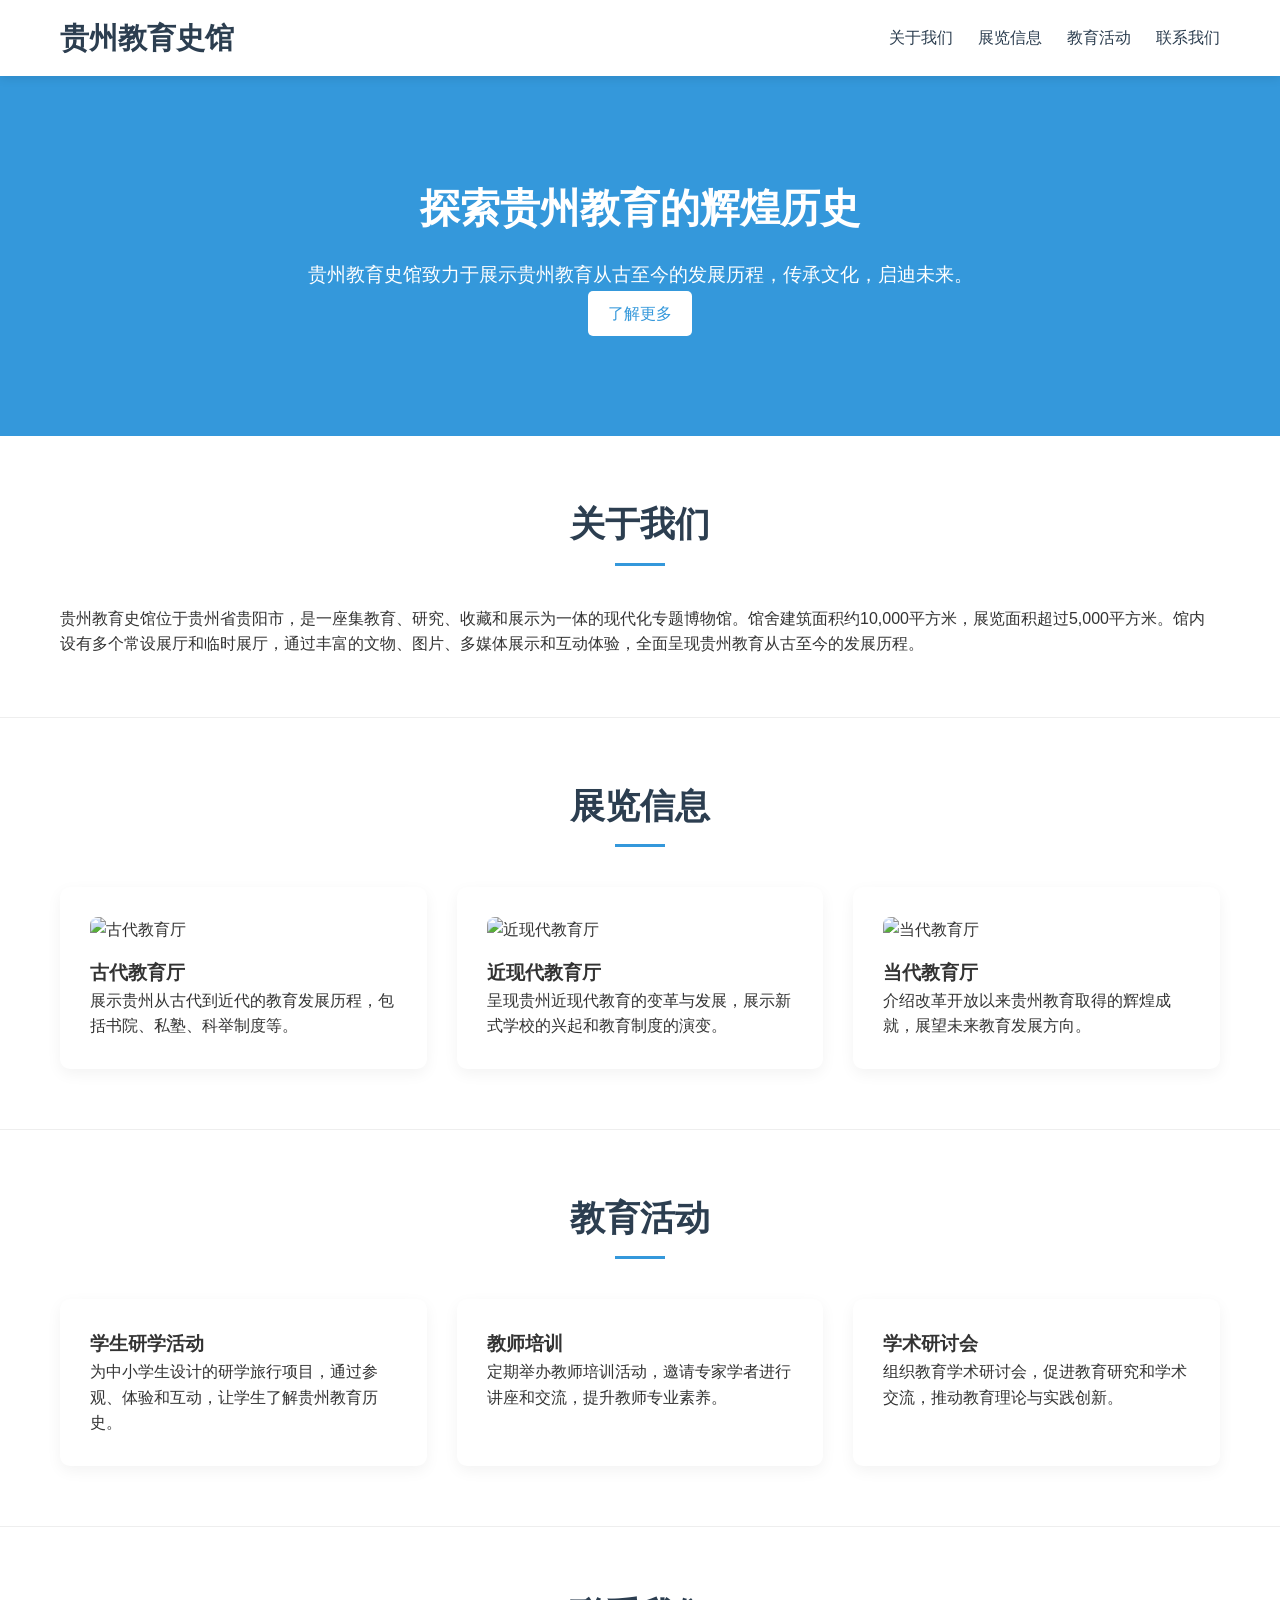
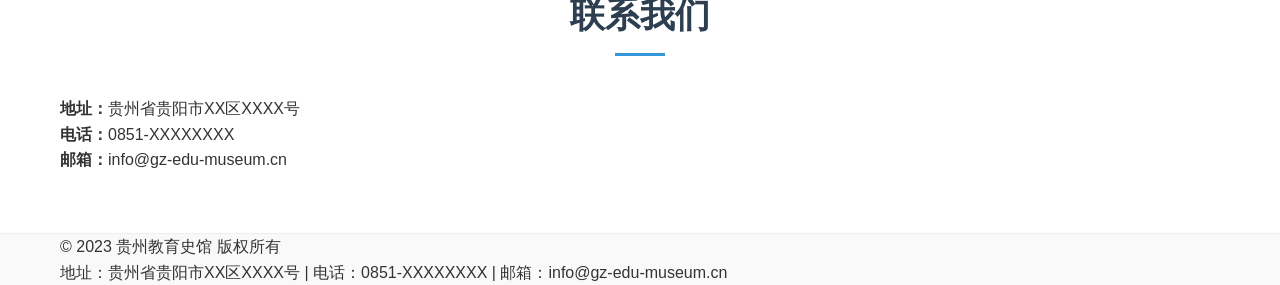
==== yemian/eg.html @ fa992266 "Update eg.html" ====
<!DOCTYPE html>
<html lang="zh-CN">
<head>
    <meta charset="UTF-8">
    <meta name="viewport" content="width=device-width, initial-scale=1.0">
    <title>贵州教育史馆 - 首页</title>
    <style>
        * {
    margin: 0;
    padding: 0;
    box-sizing: border-box;
}

body {
    font-family: 'Segoe UI', Tahoma, Geneva, Verdana, sans-serif;
    line-height: 1.6;
    color: #333;
    background-color: #f9f9f9;
}

.container {
    max-width: 1200px;
    margin: 0 auto;
    padding: 0 20px;
}

header {
    background-color: #fff;
    box-shadow: 0 2px 10px rgba(0, 0, 0, 0.1);
    position: sticky;
    top: 0;
    z-index: 100;
}

header .container {
    display: flex;
    justify-content: space-between;
    align-items: center;
    padding: 15px 20px;
}

.logo h1 {
    font-size: 1.8rem;
    color: #2c3e50;
}

nav ul {
    display: flex;
    list-style: none;
}

nav ul li {
    margin-left: 25px;
}

nav ul li a {
    color: #2c3e50;
    text-decoration: none;
    font-weight: 500;
    transition: color 0.3s;
}

nav ul li a:hover {
    color: #3498db;
}

.content-section {
    padding: 60px 0;
    background-color: #fff;
    border-bottom: 1px solid #eee;
}

.content-section h2 {
    text-align: center;
    margin-bottom: 40px;
    color: #2c3e50;
    font-size: 2.2rem;
    position: relative;
}

.content-section h2:after {
    content: '';
    display: block;
    width: 50px;
    height: 3px;
    background-color: #3498db;
    margin: 10px auto;
}

#hero {
    background-color: #3498db;
    color: white;
    padding: 100px 0;
    text-align: center;
}

#hero h2 {
    font-size: 2.5rem;
    margin-bottom: 20px;
}

#hero p {
    font-size: 1.2rem;
}

#hero .btn {
    display: inline-block;
    padding: 10px 20px;
    border-radius: 5px;
    text-decoration: none;
    font-size: 1rem;
    cursor: pointer;
    background-color: #fff;
    color: #3498db;
    transition: all 0.3s ease;
}

#hero .btn:hover {
    transform: translateY(-2px);
    box-shadow: 0 4px 8px rgba(0, 0, 0, 0.1);
}

.exhibitions-grid, .events-list {
    display: grid;
    grid-template-columns: repeat(auto-fill, minmax(300px, 1fr));
    gap: 30px;
}

.exhibition-item, .event-item {
    background-color: #fff;
    border-radius: 10px;
    padding: 30px;
    box-shadow: 0 5px 15px rgba(0, 0, 0, 0.05);
    transition: transform 0.3s, box-shadow 0.3s;
}

.exhibition-item:hover, .event-item:hover {
    transform: translateY(-5px);
    box-shadow: 0 8px 20px rgba(0, 0, 0, 0.1);
}

.exhibition-item img, .event-item img {
    width: 100%;
    height: 200px;
    object-fit: cover;
    border-radius: 8px;
    margin-bottom: 15px;
}
        </style>
</head>
<body>
    <header>
        <div class="container">
            <div class="logo">
                <h1>贵州教育史馆</h1>
            </div>
            <nav>
                <ul>
                    <li><a href="#about">关于我们</a></li>
                    <li><a href="#exhibitions">展览信息</a></li>
                    <li><a href="#events">教育活动</a></li>
                    <li><a href="#contact">联系我们</a></li>
                </ul>
            </nav>
        </div>
    </header>

    <main>
        <section id="hero">
            <div class="hero-content">
                <h2>探索贵州教育的辉煌历史</h2>
                <p>贵州教育史馆致力于展示贵州教育从古至今的发展历程，传承文化，启迪未来。</p>
                <a href="#about" class="btn">了解更多</a>
            </div>
        </section>

        <section id="about" class="content-section">
            <div class="container">
                <h2>关于我们</h2>
                <p>贵州教育史馆位于贵州省贵阳市，是一座集教育、研究、收藏和展示为一体的现代化专题博物馆。馆舍建筑面积约10,000平方米，展览面积超过5,000平方米。馆内设有多个常设展厅和临时展厅，通过丰富的文物、图片、多媒体展示和互动体验，全面呈现贵州教育从古至今的发展历程。</p>
            </div>
        </section>

        <section id="exhibitions" class="content-section">
            <div class="container">
                <h2>展览信息</h2>
                <div class="exhibitions-grid">
                    <div class="exhibition-item">
                        <img src="https://picsum.photos/id/10/300/200" alt="古代教育厅">
                        <h3>古代教育厅</h3>
                        <p>展示贵州从古代到近代的教育发展历程，包括书院、私塾、科举制度等。</p>
                    </div>
                    <div class="exhibition-item">
                        <img src="https://picsum.photos/id/11/300/200" alt="近现代教育厅">
                        <h3>近现代教育厅</h3>
                        <p>呈现贵州近现代教育的变革与发展，展示新式学校的兴起和教育制度的演变。</p>
                    </div>
                    <div class="exhibition-item">
                        <img src="https://picsum.photos/id/12/300/200" alt="当代教育厅">
                        <h3>当代教育厅</h3>
                        <p>介绍改革开放以来贵州教育取得的辉煌成就，展望未来教育发展方向。</p>
                    </div>
                </div>
            </div>
        </section>

        <section id="events" class="content-section">
            <div class="container">
                <h2>教育活动</h2>
                <div class="events-list">
                    <div class="event-item">
                        <h3>学生研学活动</h3>
                        <p>为中小学生设计的研学旅行项目，通过参观、体验和互动，让学生了解贵州教育历史。</p>
                    </div>
                    <div class="event-item">
                        <h3>教师培训</h3>
                        <p>定期举办教师培训活动，邀请专家学者进行讲座和交流，提升教师专业素养。</p>
                    </div>
                    <div class="event-item">
                        <h3>学术研讨会</h3>
                        <p>组织教育学术研讨会，促进教育研究和学术交流，推动教育理论与实践创新。</p>
                    </div>
                </div>
            </div>
        </section>

        <section id="contact" class="content-section">
            <div class="container">
                <h2>联系我们</h2>
                <div class="contact-info">
                    <p><strong>地址：</strong>贵州省贵阳市XX区XXXX号</p>
                    <p><strong>电话：</strong>0851-XXXXXXXX</p>
                    <p><strong>邮箱：</strong>info@gz-edu-museum.cn</p>
                </div>
            </div>
        </section>
    </main>

    <footer>
        <div class="container">
            <p>&copy; 2023 贵州教育史馆 版权所有</p>
            <p>地址：贵州省贵阳市XX区XXXX号 | 电话：0851-XXXXXXXX | 邮箱：info@gz-edu-museum.cn</p>
        </div>
    </footer>

    <script src="script.js"></script>
</body>
</html>
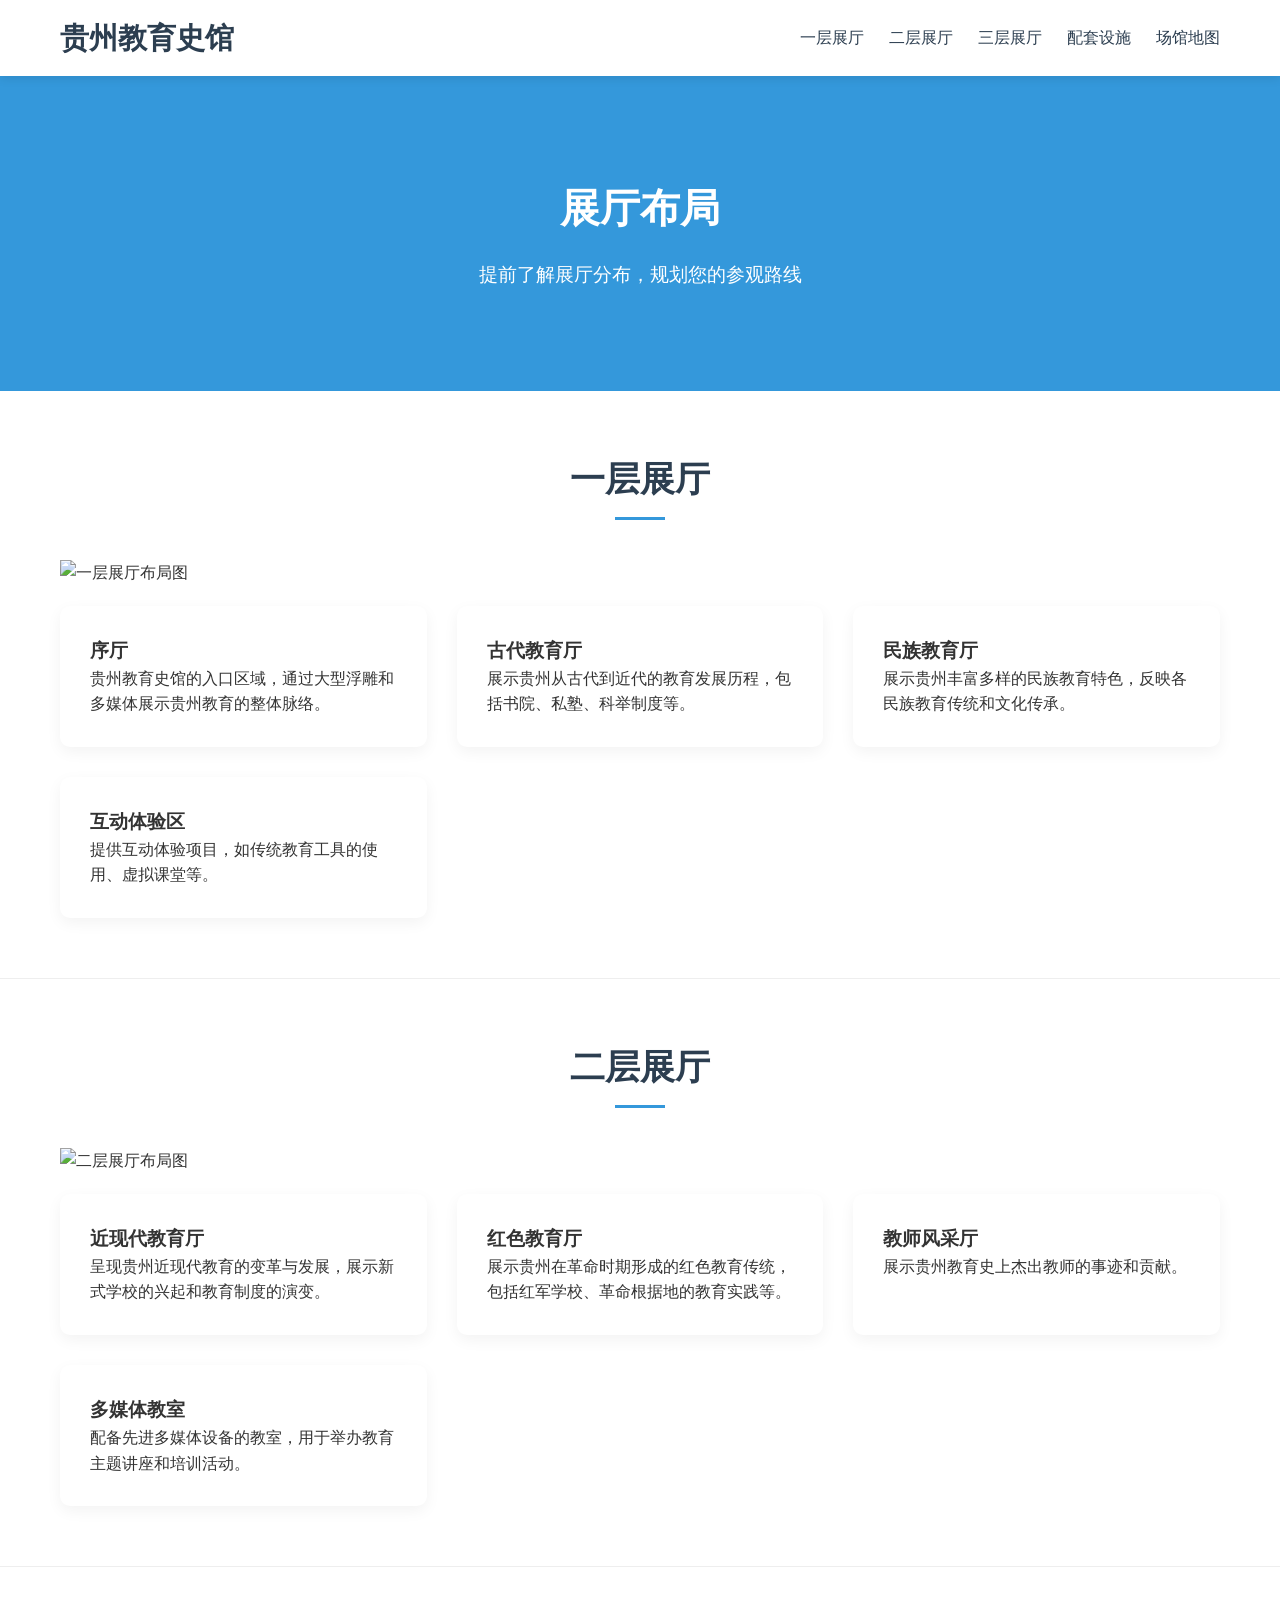
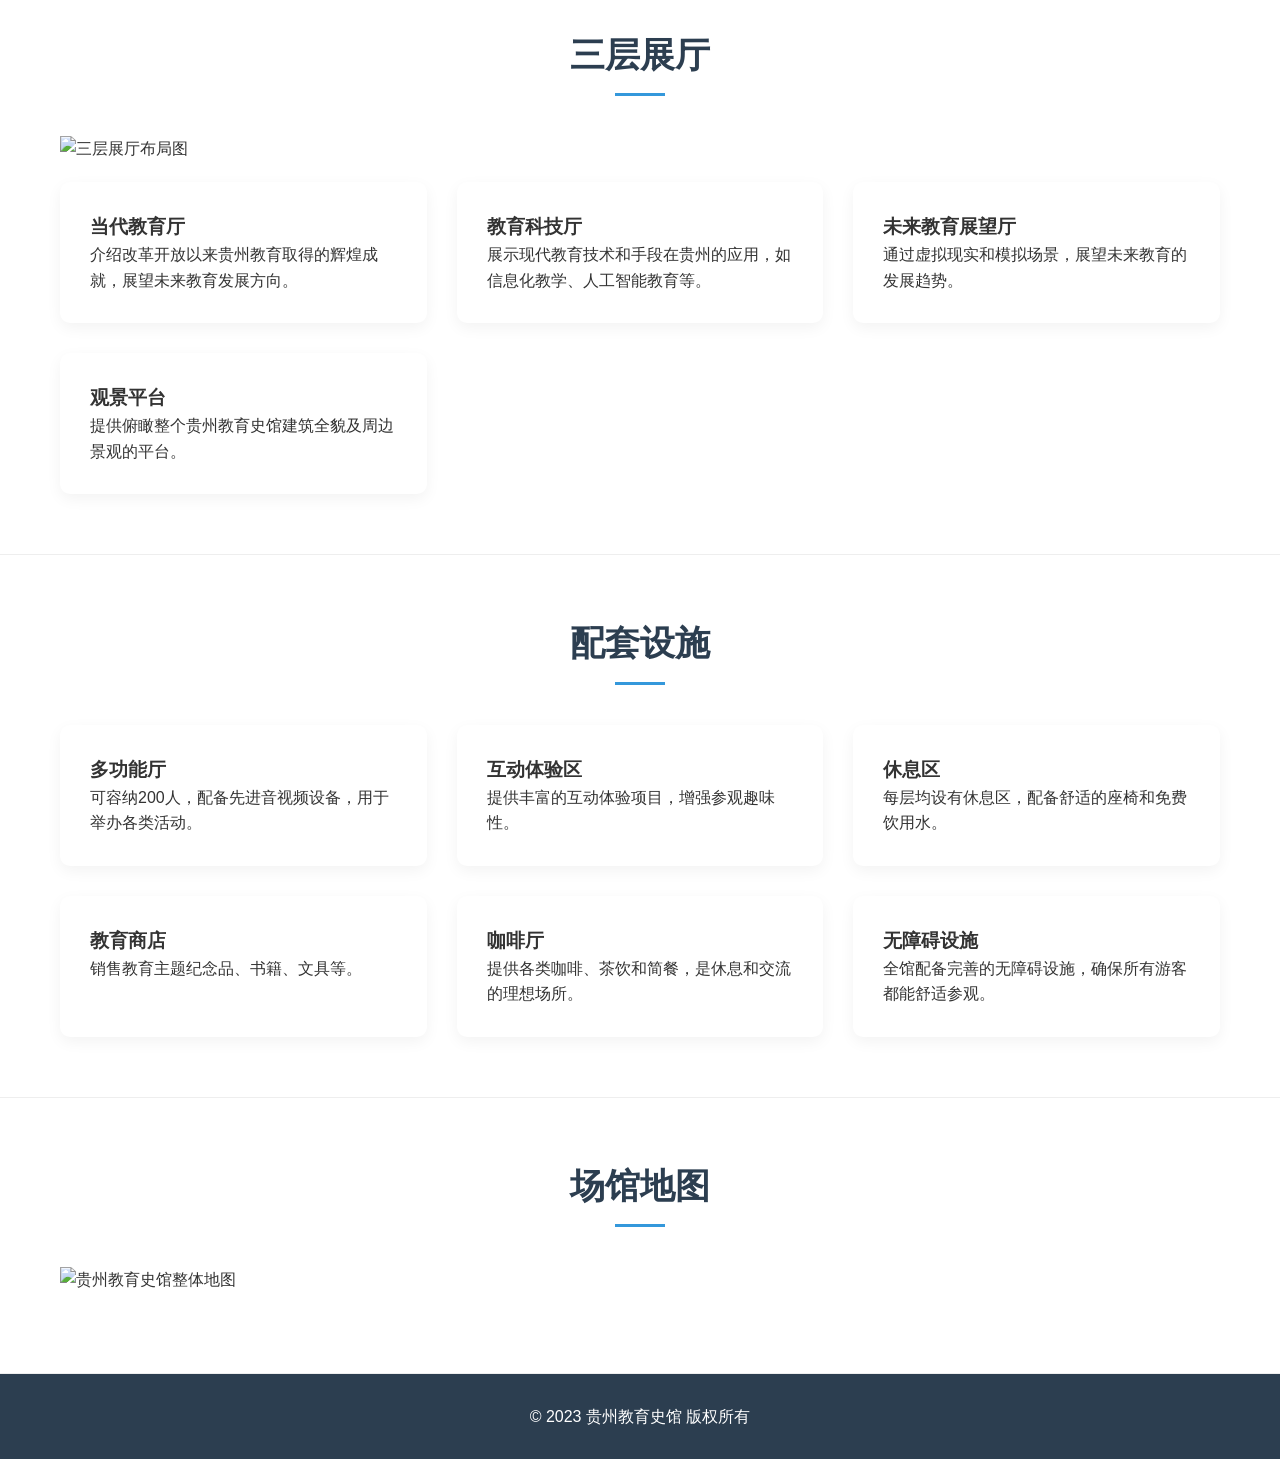
==== commit 2075e481: "Update eg.html" ====
--- a/yemian/eg.html
+++ b/yemian/eg.html
@@ -5,17 +5,17 @@
     <meta name="viewport" content="width=device-width, initial-scale=1.0">
     <title>贵州教育史馆 - 首页</title>
     <style>
-        * {
+    * {
     margin: 0;
     padding: 0;
     box-sizing: border-box;
 }
 
 body {
-    font-family: 'Segoe UI', Tahoma, Geneva, Verdana, sans-serif;
+    font-family: 'Arial', sans-serif;
     line-height: 1.6;
     color: #333;
-    background-color: #f9f9f9;
+    background-color: #f4f4f4;
 }
 
 .container {
@@ -39,7 +39,7 @@
     padding: 15px 20px;
 }
 
-.logo h1 {
+.logo {
     font-size: 1.8rem;
     color: #2c3e50;
 }
@@ -103,30 +103,20 @@
     font-size: 1.2rem;
 }
 
-#hero .btn {
-    display: inline-block;
-    padding: 10px 20px;
-    border-radius: 5px;
-    text-decoration: none;
-    font-size: 1rem;
-    cursor: pointer;
-    background-color: #fff;
-    color: #3498db;
-    transition: all 0.3s ease;
-}
-
-#hero .btn:hover {
-    transform: translateY(-2px);
-    box-shadow: 0 4px 8px rgba(0, 0, 0, 0.1);
-}
-
-.exhibitions-grid, .events-list {
+.floor-map img, .museum-map img {
+    width: 100%;
+    height: auto;
+    display: block;
+    margin-bottom: 20px;
+}
+
+.exhibit-list, .facilities-grid {
     display: grid;
     grid-template-columns: repeat(auto-fill, minmax(300px, 1fr));
     gap: 30px;
 }
 
-.exhibition-item, .event-item {
+.exhibit-item, .facility-item {
     background-color: #fff;
     border-radius: 10px;
     padding: 30px;
@@ -134,32 +124,51 @@
     transition: transform 0.3s, box-shadow 0.3s;
 }
 
-.exhibition-item:hover, .event-item:hover {
+.exhibit-item:hover, .facility-item:hover {
     transform: translateY(-5px);
     box-shadow: 0 8px 20px rgba(0, 0, 0, 0.1);
 }
 
-.exhibition-item img, .event-item img {
-    width: 100%;
-    height: 200px;
-    object-fit: cover;
-    border-radius: 8px;
-    margin-bottom: 15px;
+footer {
+    background-color: #2c3e50;
+    color: white;
+    padding: 30px 0;
+    text-align: center;
+}
+
+@media (max-width: 768px) {
+    header .container {
+        flex-direction: column;
+    }
+
+    nav ul {
+        margin-top: 15px;
+    }
+
+    nav ul li {
+        margin: 5px 0;
+    }
+
+    .exhibit-list, .facilities-grid {
+        grid-template-columns: 1fr;
+    }
 }
         </style>
 </head>
+
+
+
 <body>
     <header>
         <div class="container">
-            <div class="logo">
-                <h1>贵州教育史馆</h1>
-            </div>
+            <h1 class="logo">贵州教育史馆</h1>
             <nav>
                 <ul>
-                    <li><a href="#about">关于我们</a></li>
-                    <li><a href="#exhibitions">展览信息</a></li>
-                    <li><a href="#events">教育活动</a></li>
-                    <li><a href="#contact">联系我们</a></li>
+                    <li><a href="#floor-1">一层展厅</a></li>
+                    <li><a href="#floor-2">二层展厅</a></li>
+                    <li><a href="#floor-3">三层展厅</a></li>
+                    <li><a href="#facilities">配套设施</a></li>
+                    <li><a href="#map">场馆地图</a></li>
                 </ul>
             </nav>
         </div>
@@ -167,70 +176,130 @@
 
     <main>
         <section id="hero">
-            <div class="hero-content">
-                <h2>探索贵州教育的辉煌历史</h2>
-                <p>贵州教育史馆致力于展示贵州教育从古至今的发展历程，传承文化，启迪未来。</p>
-                <a href="#about" class="btn">了解更多</a>
-            </div>
-        </section>
-
-        <section id="about" class="content-section">
-            <div class="container">
-                <h2>关于我们</h2>
-                <p>贵州教育史馆位于贵州省贵阳市，是一座集教育、研究、收藏和展示为一体的现代化专题博物馆。馆舍建筑面积约10,000平方米，展览面积超过5,000平方米。馆内设有多个常设展厅和临时展厅，通过丰富的文物、图片、多媒体展示和互动体验，全面呈现贵州教育从古至今的发展历程。</p>
-            </div>
-        </section>
-
-        <section id="exhibitions" class="content-section">
-            <div class="container">
-                <h2>展览信息</h2>
-                <div class="exhibitions-grid">
-                    <div class="exhibition-item">
-                        <img src="https://picsum.photos/id/10/300/200" alt="古代教育厅">
+            <div class="container">
+                <h2>展厅布局</h2>
+                <p>提前了解展厅分布，规划您的参观路线</p>
+            </div>
+        </section>
+
+        <section id="floor-1" class="content-section">
+            <div class="container">
+                <h2>一层展厅</h2>
+                <div class="floor-map">
+                    <img src="https://via.placeholder.com/800x400" alt="一层展厅布局图">
+                </div>
+                <div class="exhibit-list">
+                    <div class="exhibit-item">
+                        <h3>序厅</h3>
+                        <p>贵州教育史馆的入口区域，通过大型浮雕和多媒体展示贵州教育的整体脉络。</p>
+                    </div>
+                    <div class="exhibit-item">
                         <h3>古代教育厅</h3>
                         <p>展示贵州从古代到近代的教育发展历程，包括书院、私塾、科举制度等。</p>
                     </div>
-                    <div class="exhibition-item">
-                        <img src="https://picsum.photos/id/11/300/200" alt="近现代教育厅">
+                    <div class="exhibit-item">
+                        <h3>民族教育厅</h3>
+                        <p>展示贵州丰富多样的民族教育特色，反映各民族教育传统和文化传承。</p>
+                    </div>
+                    <div class="exhibit-item">
+                        <h3>互动体验区</h3>
+                        <p>提供互动体验项目，如传统教育工具的使用、虚拟课堂等。</p>
+                    </div>
+                </div>
+            </div>
+        </section>
+
+        <section id="floor-2" class="content-section">
+            <div class="container">
+                <h2>二层展厅</h2>
+                <div class="floor-map">
+                    <img src="https://via.placeholder.com/800x400" alt="二层展厅布局图">
+                </div>
+                <div class="exhibit-list">
+                    <div class="exhibit-item">
                         <h3>近现代教育厅</h3>
                         <p>呈现贵州近现代教育的变革与发展，展示新式学校的兴起和教育制度的演变。</p>
                     </div>
-                    <div class="exhibition-item">
-                        <img src="https://picsum.photos/id/12/300/200" alt="当代教育厅">
+                    <div class="exhibit-item">
+                        <h3>红色教育厅</h3>
+                        <p>展示贵州在革命时期形成的红色教育传统，包括红军学校、革命根据地的教育实践等。</p>
+                    </div>
+                    <div class="exhibit-item">
+                        <h3>教师风采厅</h3>
+                        <p>展示贵州教育史上杰出教师的事迹和贡献。</p>
+                    </div>
+                    <div class="exhibit-item">
+                        <h3>多媒体教室</h3>
+                        <p>配备先进多媒体设备的教室，用于举办教育主题讲座和培训活动。</p>
+                    </div>
+                </div>
+            </div>
+        </section>
+
+        <section id="floor-3" class="content-section">
+            <div class="container">
+                <h2>三层展厅</h2>
+                <div class="floor-map">
+                    <img src="https://via.placeholder.com/800x400" alt="三层展厅布局图">
+                </div>
+                <div class="exhibit-list">
+                    <div class="exhibit-item">
                         <h3>当代教育厅</h3>
                         <p>介绍改革开放以来贵州教育取得的辉煌成就，展望未来教育发展方向。</p>
                     </div>
-                </div>
-            </div>
-        </section>
-
-        <section id="events" class="content-section">
-            <div class="container">
-                <h2>教育活动</h2>
-                <div class="events-list">
-                    <div class="event-item">
-                        <h3>学生研学活动</h3>
-                        <p>为中小学生设计的研学旅行项目，通过参观、体验和互动，让学生了解贵州教育历史。</p>
-                    </div>
-                    <div class="event-item">
-                        <h3>教师培训</h3>
-                        <p>定期举办教师培训活动，邀请专家学者进行讲座和交流，提升教师专业素养。</p>
-                    </div>
-                    <div class="event-item">
-                        <h3>学术研讨会</h3>
-                        <p>组织教育学术研讨会，促进教育研究和学术交流，推动教育理论与实践创新。</p>
-                    </div>
-                </div>
-            </div>
-        </section>
-
-        <section id="contact" class="content-section">
-            <div class="container">
-                <h2>联系我们</h2>
-                <div class="contact-info">
-                    <p><strong>地址：</strong>贵州省贵阳市XX区XXXX号</p>
-                    <p><strong>电话：</strong>0851-XXXXXXXX</p>
-                    <p><strong>邮箱：</strong>info@gz-edu-museum.cn</p>
+                    <div class="exhibit-item">
+                        <h3>教育科技厅</h3>
+                        <p>展示现代教育技术和手段在贵州的应用，如信息化教学、人工智能教育等。</p>
+                    </div>
+                    <div class="exhibit-item">
+                        <h3>未来教育展望厅</h3>
+                        <p>通过虚拟现实和模拟场景，展望未来教育的发展趋势。</p>
+                    </div>
+                    <div class="exhibit-item">
+                        <h3>观景平台</h3>
+                        <p>提供俯瞰整个贵州教育史馆建筑全貌及周边景观的平台。</p>
+                    </div>
+                </div>
+            </div>
+        </section>
+
+        <section id="facilities" class="content-section">
+            <div class="container">
+                <h2>配套设施</h2>
+                <div class="facilities-grid">
+                    <div class="facility-item">
+                        <h3>多功能厅</h3>
+                        <p>可容纳200人，配备先进音视频设备，用于举办各类活动。</p>
+                    </div>
+                    <div class="facility-item">
+                        <h3>互动体验区</h3>
+                        <p>提供丰富的互动体验项目，增强参观趣味性。</p>
+                    </div>
+                    <div class="facility-item">
+                        <h3>休息区</h3>
+                        <p>每层均设有休息区，配备舒适的座椅和免费饮用水。</p>
+                    </div>
+                    <div class="facility-item">
+                        <h3>教育商店</h3>
+                        <p>销售教育主题纪念品、书籍、文具等。</p>
+                    </div>
+                    <div class="facility-item">
+                        <h3>咖啡厅</h3>
+                        <p>提供各类咖啡、茶饮和简餐，是休息和交流的理想场所。</p>
+                    </div>
+                    <div class="facility-item">
+                        <h3>无障碍设施</h3>
+                        <p>全馆配备完善的无障碍设施，确保所有游客都能舒适参观。</p>
+                    </div>
+                </div>
+            </div>
+        </section>
+
+        <section id="map" class="content-section">
+            <div class="container">
+                <h2>场馆地图</h2>
+                <div class="museum-map">
+                    <img src="https://via.placeholder.com/1000x500" alt="贵州教育史馆整体地图">
                 </div>
             </div>
         </section>
@@ -239,7 +308,6 @@
     <footer>
         <div class="container">
             <p>&copy; 2023 贵州教育史馆 版权所有</p>
-            <p>地址：贵州省贵阳市XX区XXXX号 | 电话：0851-XXXXXXXX | 邮箱：info@gz-edu-museum.cn</p>
         </div>
     </footer>
 
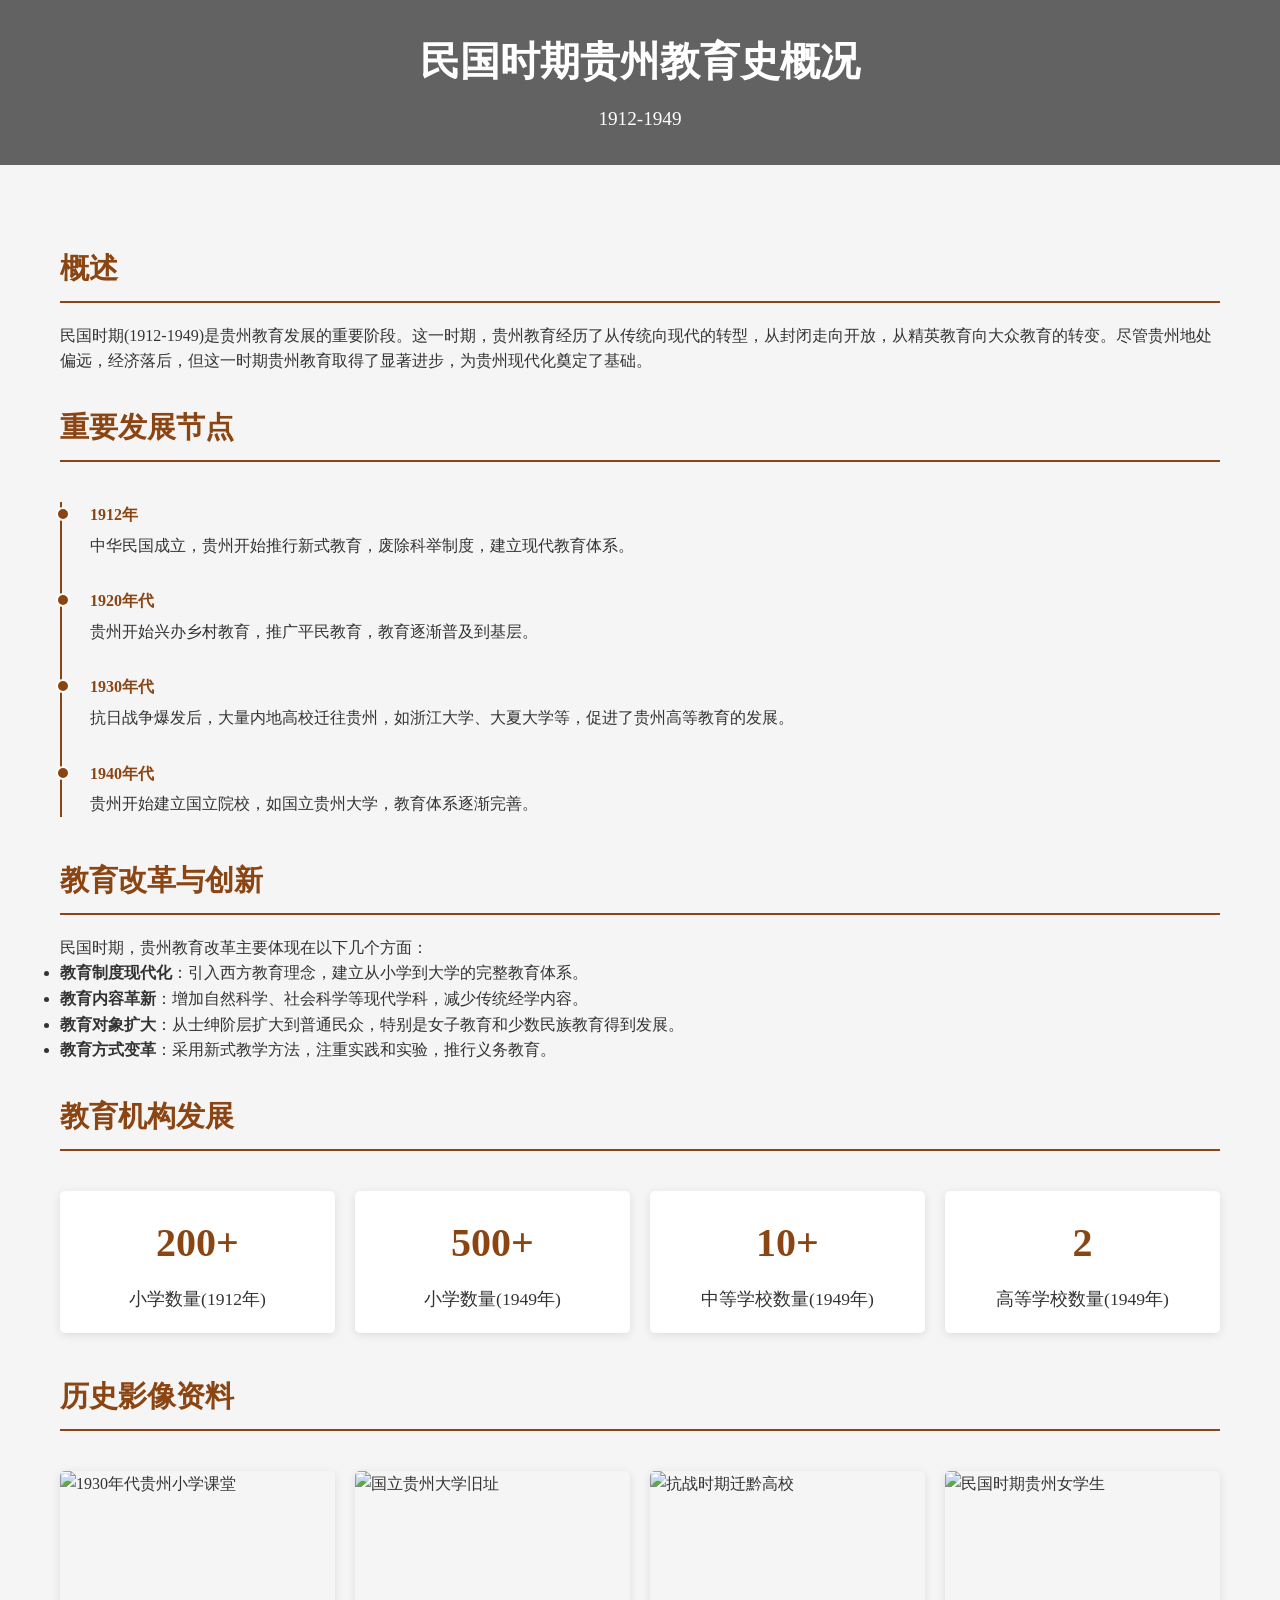
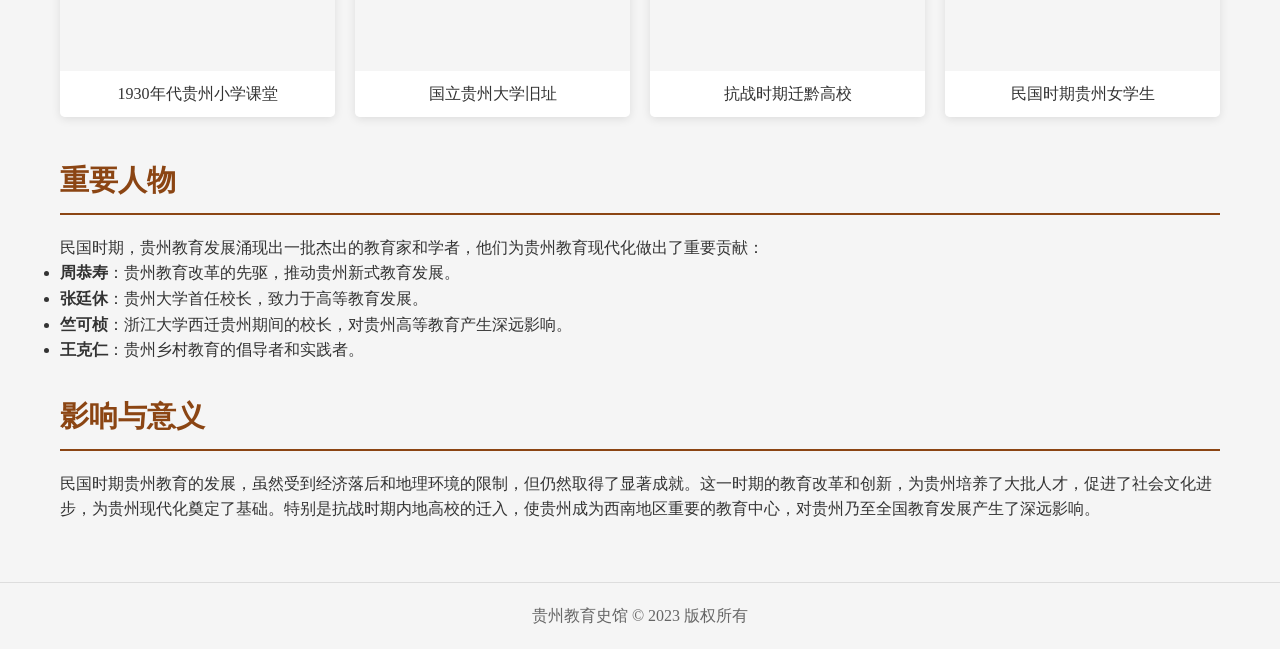
==== commit 0be98e98: "Update eg.html" ====
--- a/yemian/eg.html
+++ b/yemian/eg.html
@@ -3,314 +3,352 @@
 <head>
     <meta charset="UTF-8">
     <meta name="viewport" content="width=device-width, initial-scale=1.0">
-    <title>贵州教育史馆 - 首页</title>
+    <title>民国时期贵州教育史概况</title>
     <style>
-    * {
-    margin: 0;
-    padding: 0;
-    box-sizing: border-box;
-}
-
-body {
-    font-family: 'Arial', sans-serif;
-    line-height: 1.6;
-    color: #333;
-    background-color: #f4f4f4;
-}
-
-.container {
-    max-width: 1200px;
-    margin: 0 auto;
-    padding: 0 20px;
-}
-
-header {
-    background-color: #fff;
-    box-shadow: 0 2px 10px rgba(0, 0, 0, 0.1);
-    position: sticky;
-    top: 0;
-    z-index: 100;
-}
-
-header .container {
-    display: flex;
-    justify-content: space-between;
-    align-items: center;
-    padding: 15px 20px;
-}
-
-.logo {
-    font-size: 1.8rem;
-    color: #2c3e50;
-}
-
-nav ul {
-    display: flex;
-    list-style: none;
-}
-
-nav ul li {
-    margin-left: 25px;
-}
-
-nav ul li a {
-    color: #2c3e50;
-    text-decoration: none;
-    font-weight: 500;
-    transition: color 0.3s;
-}
-
-nav ul li a:hover {
-    color: #3498db;
-}
-
-.content-section {
-    padding: 60px 0;
-    background-color: #fff;
-    border-bottom: 1px solid #eee;
-}
-
-.content-section h2 {
-    text-align: center;
-    margin-bottom: 40px;
-    color: #2c3e50;
-    font-size: 2.2rem;
-    position: relative;
-}
-
-.content-section h2:after {
-    content: '';
-    display: block;
-    width: 50px;
-    height: 3px;
-    background-color: #3498db;
-    margin: 10px auto;
-}
-
-#hero {
-    background-color: #3498db;
-    color: white;
-    padding: 100px 0;
-    text-align: center;
-}
-
-#hero h2 {
-    font-size: 2.5rem;
-    margin-bottom: 20px;
-}
-
-#hero p {
-    font-size: 1.2rem;
-}
-
-.floor-map img, .museum-map img {
-    width: 100%;
-    height: auto;
-    display: block;
-    margin-bottom: 20px;
-}
-
-.exhibit-list, .facilities-grid {
-    display: grid;
-    grid-template-columns: repeat(auto-fill, minmax(300px, 1fr));
-    gap: 30px;
-}
-
-.exhibit-item, .facility-item {
-    background-color: #fff;
-    border-radius: 10px;
-    padding: 30px;
-    box-shadow: 0 5px 15px rgba(0, 0, 0, 0.05);
-    transition: transform 0.3s, box-shadow 0.3s;
-}
-
-.exhibit-item:hover, .facility-item:hover {
-    transform: translateY(-5px);
-    box-shadow: 0 8px 20px rgba(0, 0, 0, 0.1);
-}
-
-footer {
-    background-color: #2c3e50;
-    color: white;
-    padding: 30px 0;
-    text-align: center;
-}
-
-@media (max-width: 768px) {
-    header .container {
-        flex-direction: column;
-    }
-
-    nav ul {
-        margin-top: 15px;
-    }
-
-    nav ul li {
-        margin: 5px 0;
-    }
-
-    .exhibit-list, .facilities-grid {
-        grid-template-columns: 1fr;
-    }
-}
-        </style>
+        * {
+            margin: 0;
+            padding: 0;
+            box-sizing: border-box;
+        }
+        
+        body {
+            font-family: "SimSun", "宋体", serif;
+            background-color: #f5f5f5;
+            color: #333;
+            line-height: 1.6;
+        }
+        
+        .container {
+            max-width: 1200px;
+            margin: 0 auto;
+            padding: 20px;
+        }
+        
+        header {
+            text-align: center;
+            padding: 30px 0;
+            background: url('https://via.placeholder.com/1200x200?text=贵州教育史馆') center/cover no-repeat;
+            color: #fff;
+            margin-bottom: 30px;
+            position: relative;
+        }
+        
+        header::before {
+            content: '';
+            position: absolute;
+            top: 0;
+            left: 0;
+            width: 100%;
+            height: 100%;
+            background-color: rgba(0, 0, 0, 0.6);
+        }
+        
+        header h1 {
+            position: relative;
+            font-size: 2.5em;
+            margin-bottom: 10px;
+            font-weight: bold;
+        }
+        
+        header p {
+            position: relative;
+            font-size: 1.2em;
+        }
+        
+        .section-title {
+            font-size: 1.8em;
+            margin: 30px 0 20px;
+            padding-bottom: 10px;
+            border-bottom: 2px solid #8B4513;
+            color: #8B4513;
+        }
+        
+        .timeline {
+            position: relative;
+            margin: 40px 0;
+            padding-left: 30px;
+        }
+        
+        .timeline::before {
+            content: '';
+            position: absolute;
+            left: 0;
+            top: 0;
+            width: 2px;
+            height: 100%;
+            background-color: #8B4513;
+        }
+        
+        .timeline-item {
+            position: relative;
+            margin-bottom: 30px;
+        }
+        
+        .timeline-item::before {
+            content: '';
+            position: absolute;
+            left: -34px;
+            top: 5px;
+            width: 10px;
+            height: 10px;
+            border-radius: 50%;
+            background-color: #8B4513;
+            border: 2px solid #fff;
+        }
+        
+        .timeline-year {
+            font-weight: bold;
+            color: #8B4513;
+            margin-bottom: 5px;
+        }
+        
+        .gallery {
+            display: grid;
+            grid-template-columns: repeat(auto-fill, minmax(250px, 1fr));
+            gap: 20px;
+            margin: 40px 0;
+        }
+        
+        .gallery-item {
+            position: relative;
+            overflow: hidden;
+            border-radius: 5px;
+            box-shadow: 0 2px 10px rgba(0, 0, 0, 0.1);
+            cursor: pointer;
+            transition: transform 0.3s;
+        }
+        
+        .gallery-item:hover {
+            transform: translateY(-5px);
+        }
+        
+        .gallery-item img {
+            width: 100%;
+            height: 200px;
+            object-fit: cover;
+            display: block;
+        }
+        
+        .gallery-caption {
+            padding: 10px;
+            background-color: #fff;
+            text-align: center;
+        }
+        
+        .modal {
+            display: none;
+            position: fixed;
+            top: 0;
+            left: 0;
+            width: 100%;
+            height: 100%;
+            background-color: rgba(0, 0, 0, 0.8);
+            z-index: 1000;
+            justify-content: center;
+            align-items: center;
+        }
+        
+        .modal-content {
+            max-width: 80%;
+            max-height: 80%;
+        }
+        
+        .modal-content img {
+            max-width: 100%;
+            max-height: 100%;
+        }
+        
+        .close {
+            position: absolute;
+            top: 20px;
+            right: 30px;
+            color: #fff;
+            font-size: 30px;
+            cursor: pointer;
+        }
+        
+        .stats {
+            display: grid;
+            grid-template-columns: repeat(auto-fill, minmax(250px, 1fr));
+            gap: 20px;
+            margin: 40px 0;
+        }
+        
+        .stat-item {
+            background-color: #fff;
+            padding: 20px;
+            border-radius: 5px;
+            box-shadow: 0 2px 10px rgba(0, 0, 0, 0.1);
+            text-align: center;
+        }
+        
+        .stat-number {
+            font-size: 2.5em;
+            font-weight: bold;
+            color: #8B4513;
+            margin-bottom: 10px;
+        }
+        
+        .stat-label {
+            font-size: 1.1em;
+        }
+        
+        footer {
+            text-align: center;
+            padding: 20px 0;
+            margin-top: 40px;
+            border-top: 1px solid #ddd;
+            color: #666;
+        }
+        
+        @media (max-width: 768px) {
+            .gallery, .stats {
+                grid-template-columns: repeat(auto-fill, minmax(200px, 1fr));
+            }
+            
+            header h1 {
+                font-size: 1.8em;
+            }
+        }
+    </style>
 </head>
-
-
-
 <body>
     <header>
-        <div class="container">
-            <h1 class="logo">贵州教育史馆</h1>
-            <nav>
-                <ul>
-                    <li><a href="#floor-1">一层展厅</a></li>
-                    <li><a href="#floor-2">二层展厅</a></li>
-                    <li><a href="#floor-3">三层展厅</a></li>
-                    <li><a href="#facilities">配套设施</a></li>
-                    <li><a href="#map">场馆地图</a></li>
-                </ul>
-            </nav>
+        <h1>民国时期贵州教育史概况</h1>
+        <p>1912-1949</p>
+    </header>
+    
+    <div class="container">
+        <h2 class="section-title">概述</h2>
+        <p>民国时期(1912-1949)是贵州教育发展的重要阶段。这一时期，贵州教育经历了从传统向现代的转型，从封闭走向开放，从精英教育向大众教育的转变。尽管贵州地处偏远，经济落后，但这一时期贵州教育取得了显著进步，为贵州现代化奠定了基础。</p>
+        
+        <h2 class="section-title">重要发展节点</h2>
+        <div class="timeline">
+            <div class="timeline-item">
+                <div class="timeline-year">1912年</div>
+                <p>中华民国成立，贵州开始推行新式教育，废除科举制度，建立现代教育体系。</p>
+            </div>
+            <div class="timeline-item">
+                <div class="timeline-year">1920年代</div>
+                <p>贵州开始兴办乡村教育，推广平民教育，教育逐渐普及到基层。</p>
+            </div>
+            <div class="timeline-item">
+                <div class="timeline-year">1930年代</div>
+                <p>抗日战争爆发后，大量内地高校迁往贵州，如浙江大学、大夏大学等，促进了贵州高等教育的发展。</p>
+            </div>
+            <div class="timeline-item">
+                <div class="timeline-year">1940年代</div>
+                <p>贵州开始建立国立院校，如国立贵州大学，教育体系逐渐完善。</p>
+            </div>
         </div>
-    </header>
-
-    <main>
-        <section id="hero">
-            <div class="container">
-                <h2>展厅布局</h2>
-                <p>提前了解展厅分布，规划您的参观路线</p>
-            </div>
-        </section>
-
-        <section id="floor-1" class="content-section">
-            <div class="container">
-                <h2>一层展厅</h2>
-                <div class="floor-map">
-                    <img src="https://via.placeholder.com/800x400" alt="一层展厅布局图">
-                </div>
-                <div class="exhibit-list">
-                    <div class="exhibit-item">
-                        <h3>序厅</h3>
-                        <p>贵州教育史馆的入口区域，通过大型浮雕和多媒体展示贵州教育的整体脉络。</p>
-                    </div>
-                    <div class="exhibit-item">
-                        <h3>古代教育厅</h3>
-                        <p>展示贵州从古代到近代的教育发展历程，包括书院、私塾、科举制度等。</p>
-                    </div>
-                    <div class="exhibit-item">
-                        <h3>民族教育厅</h3>
-                        <p>展示贵州丰富多样的民族教育特色，反映各民族教育传统和文化传承。</p>
-                    </div>
-                    <div class="exhibit-item">
-                        <h3>互动体验区</h3>
-                        <p>提供互动体验项目，如传统教育工具的使用、虚拟课堂等。</p>
-                    </div>
-                </div>
-            </div>
-        </section>
-
-        <section id="floor-2" class="content-section">
-            <div class="container">
-                <h2>二层展厅</h2>
-                <div class="floor-map">
-                    <img src="https://via.placeholder.com/800x400" alt="二层展厅布局图">
-                </div>
-                <div class="exhibit-list">
-                    <div class="exhibit-item">
-                        <h3>近现代教育厅</h3>
-                        <p>呈现贵州近现代教育的变革与发展，展示新式学校的兴起和教育制度的演变。</p>
-                    </div>
-                    <div class="exhibit-item">
-                        <h3>红色教育厅</h3>
-                        <p>展示贵州在革命时期形成的红色教育传统，包括红军学校、革命根据地的教育实践等。</p>
-                    </div>
-                    <div class="exhibit-item">
-                        <h3>教师风采厅</h3>
-                        <p>展示贵州教育史上杰出教师的事迹和贡献。</p>
-                    </div>
-                    <div class="exhibit-item">
-                        <h3>多媒体教室</h3>
-                        <p>配备先进多媒体设备的教室，用于举办教育主题讲座和培训活动。</p>
-                    </div>
-                </div>
-            </div>
-        </section>
-
-        <section id="floor-3" class="content-section">
-            <div class="container">
-                <h2>三层展厅</h2>
-                <div class="floor-map">
-                    <img src="https://via.placeholder.com/800x400" alt="三层展厅布局图">
-                </div>
-                <div class="exhibit-list">
-                    <div class="exhibit-item">
-                        <h3>当代教育厅</h3>
-                        <p>介绍改革开放以来贵州教育取得的辉煌成就，展望未来教育发展方向。</p>
-                    </div>
-                    <div class="exhibit-item">
-                        <h3>教育科技厅</h3>
-                        <p>展示现代教育技术和手段在贵州的应用，如信息化教学、人工智能教育等。</p>
-                    </div>
-                    <div class="exhibit-item">
-                        <h3>未来教育展望厅</h3>
-                        <p>通过虚拟现实和模拟场景，展望未来教育的发展趋势。</p>
-                    </div>
-                    <div class="exhibit-item">
-                        <h3>观景平台</h3>
-                        <p>提供俯瞰整个贵州教育史馆建筑全貌及周边景观的平台。</p>
-                    </div>
-                </div>
-            </div>
-        </section>
-
-        <section id="facilities" class="content-section">
-            <div class="container">
-                <h2>配套设施</h2>
-                <div class="facilities-grid">
-                    <div class="facility-item">
-                        <h3>多功能厅</h3>
-                        <p>可容纳200人，配备先进音视频设备，用于举办各类活动。</p>
-                    </div>
-                    <div class="facility-item">
-                        <h3>互动体验区</h3>
-                        <p>提供丰富的互动体验项目，增强参观趣味性。</p>
-                    </div>
-                    <div class="facility-item">
-                        <h3>休息区</h3>
-                        <p>每层均设有休息区，配备舒适的座椅和免费饮用水。</p>
-                    </div>
-                    <div class="facility-item">
-                        <h3>教育商店</h3>
-                        <p>销售教育主题纪念品、书籍、文具等。</p>
-                    </div>
-                    <div class="facility-item">
-                        <h3>咖啡厅</h3>
-                        <p>提供各类咖啡、茶饮和简餐，是休息和交流的理想场所。</p>
-                    </div>
-                    <div class="facility-item">
-                        <h3>无障碍设施</h3>
-                        <p>全馆配备完善的无障碍设施，确保所有游客都能舒适参观。</p>
-                    </div>
-                </div>
-            </div>
-        </section>
-
-        <section id="map" class="content-section">
-            <div class="container">
-                <h2>场馆地图</h2>
-                <div class="museum-map">
-                    <img src="https://via.placeholder.com/1000x500" alt="贵州教育史馆整体地图">
-                </div>
-            </div>
-        </section>
-    </main>
-
+        
+        <h2 class="section-title">教育改革与创新</h2>
+        <p>民国时期，贵州教育改革主要体现在以下几个方面：</p>
+        <ul>
+            <li><strong>教育制度现代化</strong>：引入西方教育理念，建立从小学到大学的完整教育体系。</li>
+            <li><strong>教育内容革新</strong>：增加自然科学、社会科学等现代学科，减少传统经学内容。</li>
+            <li><strong>教育对象扩大</strong>：从士绅阶层扩大到普通民众，特别是女子教育和少数民族教育得到发展。</li>
+            <li><strong>教育方式变革</strong>：采用新式教学方法，注重实践和实验，推行义务教育。</li>
+        </ul>
+        
+        <h2 class="section-title">教育机构发展</h2>
+        <div class="stats">
+            <div class="stat-item">
+                <div class="stat-number">200+</div>
+                <div class="stat-label">小学数量(1912年)</div>
+            </div>
+            <div class="stat-item">
+                <div class="stat-number">500+</div>
+                <div class="stat-label">小学数量(1949年)</div>
+            </div>
+            <div class="stat-item">
+                <div class="stat-number">10+</div>
+                <div class="stat-label">中等学校数量(1949年)</div>
+            </div>
+            <div class="stat-item">
+                <div class="stat-number">2</div>
+                <div class="stat-label">高等学校数量(1949年)</div>
+            </div>
+        </div>
+        
+        <h2 class="section-title">历史影像资料</h2>
+        <div class="gallery">
+            <div class="gallery-item" data-src="https://via.placeholder.com/600x400?text=1930年代贵州小学课堂">
+                <img src="https://via.placeholder.com/300x200?text=1930年代贵州小学课堂" alt="1930年代贵州小学课堂">
+                <div class="gallery-caption">1930年代贵州小学课堂</div>
+            </div>
+            <div class="gallery-item" data-src="https://via.placeholder.com/600x400?text=国立贵州大学旧址">
+                <img src="https://via.placeholder.com/300x200?text=国立贵州大学旧址" alt="国立贵州大学旧址">
+                <div class="gallery-caption">国立贵州大学旧址</div>
+            </div>
+            <div class="gallery-item" data-src="https://via.placeholder.com/600x400?text=抗战时期迁黔高校">
+                <img src="https://via.placeholder.com/300x200?text=抗战时期迁黔高校" alt="抗战时期迁黔高校">
+                <div class="gallery-caption">抗战时期迁黔高校</div>
+            </div>
+            <div class="gallery-item" data-src="https://via.placeholder.com/600x400?text=民国时期贵州女学生">
+                <img src="https://via.placeholder.com/300x200?text=民国时期贵州女学生" alt="民国时期贵州女学生">
+                <div class="gallery-caption">民国时期贵州女学生</div>
+            </div>
+        </div>
+        
+        <h2 class="section-title">重要人物</h2>
+        <p>民国时期，贵州教育发展涌现出一批杰出的教育家和学者，他们为贵州教育现代化做出了重要贡献：</p>
+        <ul>
+            <li><strong>周恭寿</strong>：贵州教育改革的先驱，推动贵州新式教育发展。</li>
+            <li><strong>张廷休</strong>：贵州大学首任校长，致力于高等教育发展。</li>
+            <li><strong>竺可桢</strong>：浙江大学西迁贵州期间的校长，对贵州高等教育产生深远影响。</li>
+            <li><strong>王克仁</strong>：贵州乡村教育的倡导者和实践者。</li>
+        </ul>
+        
+        <h2 class="section-title">影响与意义</h2>
+        <p>民国时期贵州教育的发展，虽然受到经济落后和地理环境的限制，但仍然取得了显著成就。这一时期的教育改革和创新，为贵州培养了大批人才，促进了社会文化进步，为贵州现代化奠定了基础。特别是抗战时期内地高校的迁入，使贵州成为西南地区重要的教育中心，对贵州乃至全国教育发展产生了深远影响。</p>
+    </div>
+    
+    <div class="modal" id="imageModal">
+        <span class="close">&times;</span>
+        <div class="modal-content">
+            <img id="modalImage" src="" alt="放大图片">
+        </div>
+    </div>
+    
     <footer>
-        <div class="container">
-            <p>&copy; 2023 贵州教育史馆 版权所有</p>
-        </div>
+        <p>贵州教育史馆 &copy; 2023 版权所有</p>
     </footer>
-
-    <script src="script.js"></script>
+    
+    <script>
+        // 图片放大查看功能
+        const galleryItems = document.querySelectorAll('.gallery-item');
+        const modal = document.getElementById('imageModal');
+        const modalImg = document.getElementById('modalImage');
+        const closeBtn = document.querySelector('.close');
+        
+        galleryItems.forEach(item => {
+            item.addEventListener('click', function() {
+                const imgSrc = this.getAttribute('data-src');
+                modalImg.src = imgSrc;
+                modal.style.display = 'flex';
+            });
+        });
+        
+        closeBtn.addEventListener('click', function() {
+            modal.style.display = 'none';
+        });
+        
+        window.addEventListener('click', function(event) {
+            if (event.target === modal) {
+                modal.style.display = 'none';
+            }
+        });
+        
+        // 平滑滚动效果
+        document.querySelectorAll('a[href^="#"]').forEach(anchor => {
+            anchor.addEventListener('click', function (e) {
+                e.preventDefault();
+                document.querySelector(this.getAttribute('href')).scrollIntoView({
+                    behavior: 'smooth'
+                });
+            });
+        });
+    </script>
 </body>
 </html>
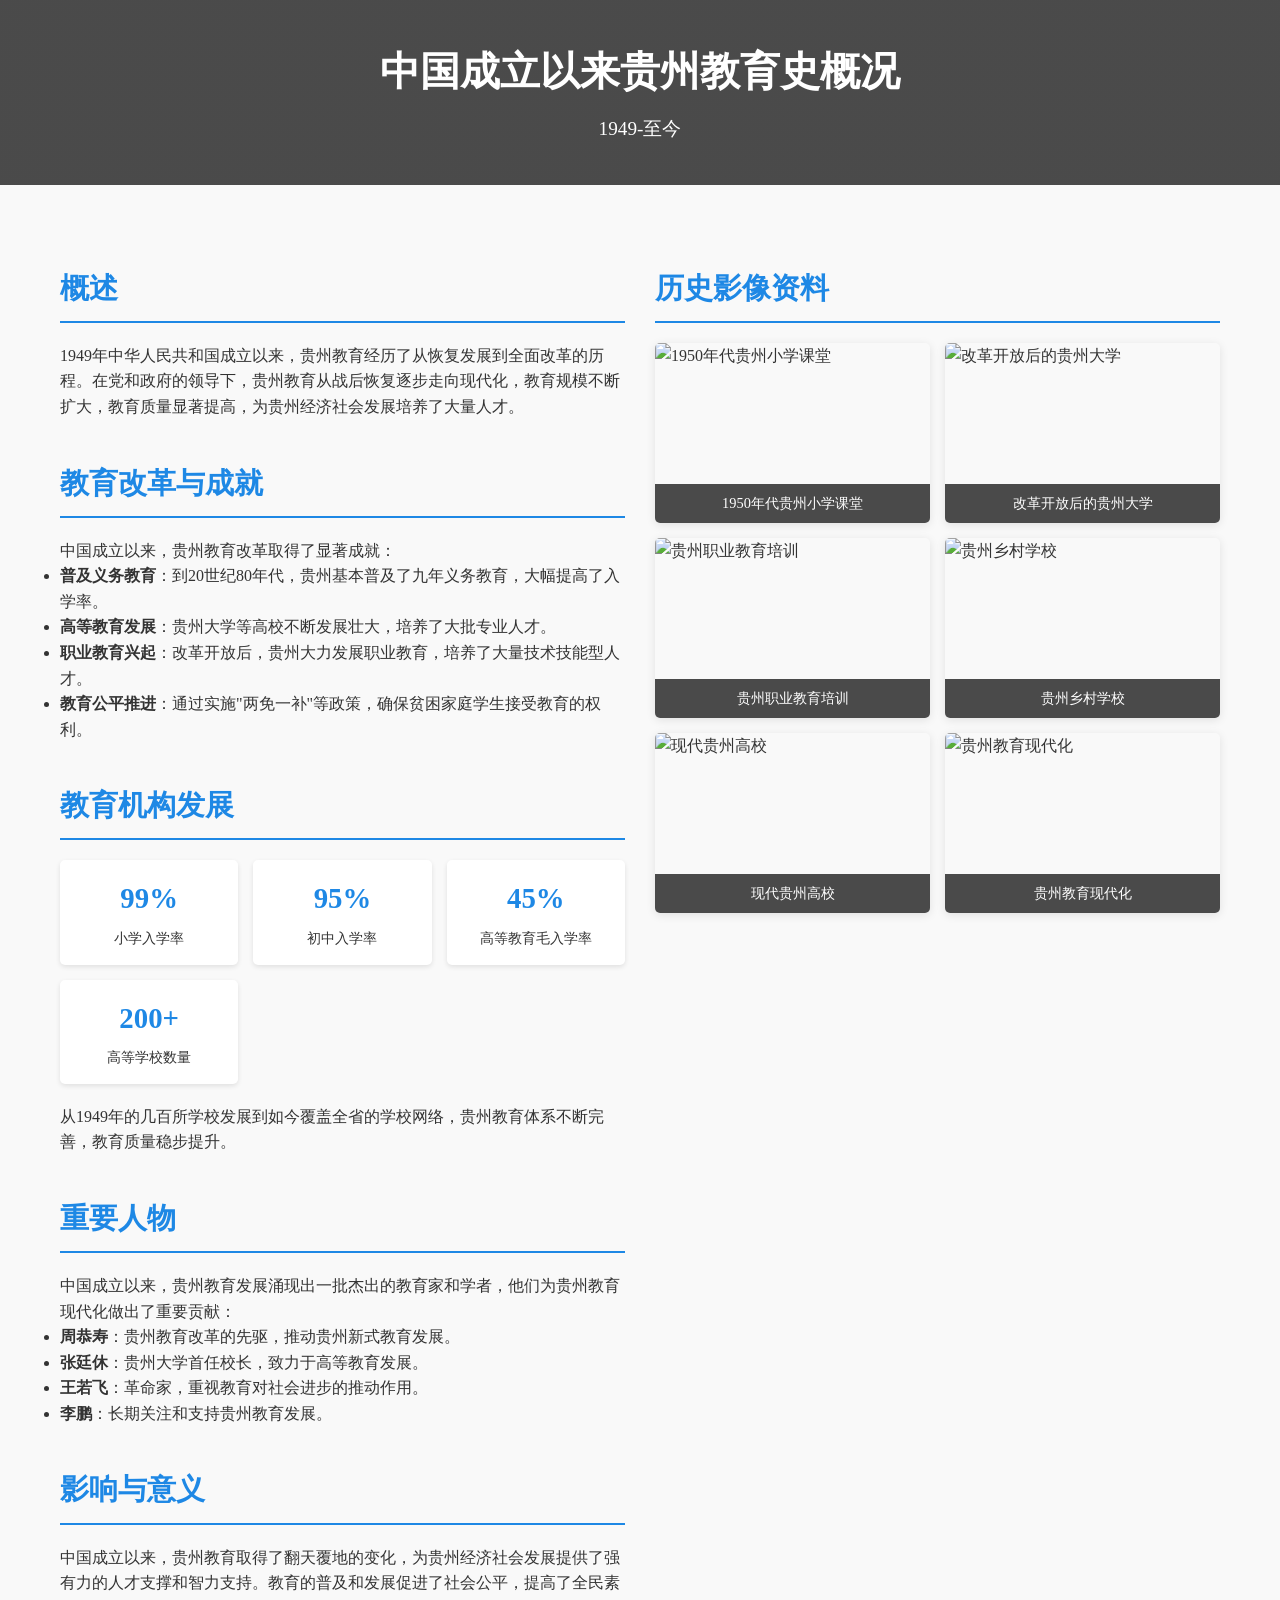
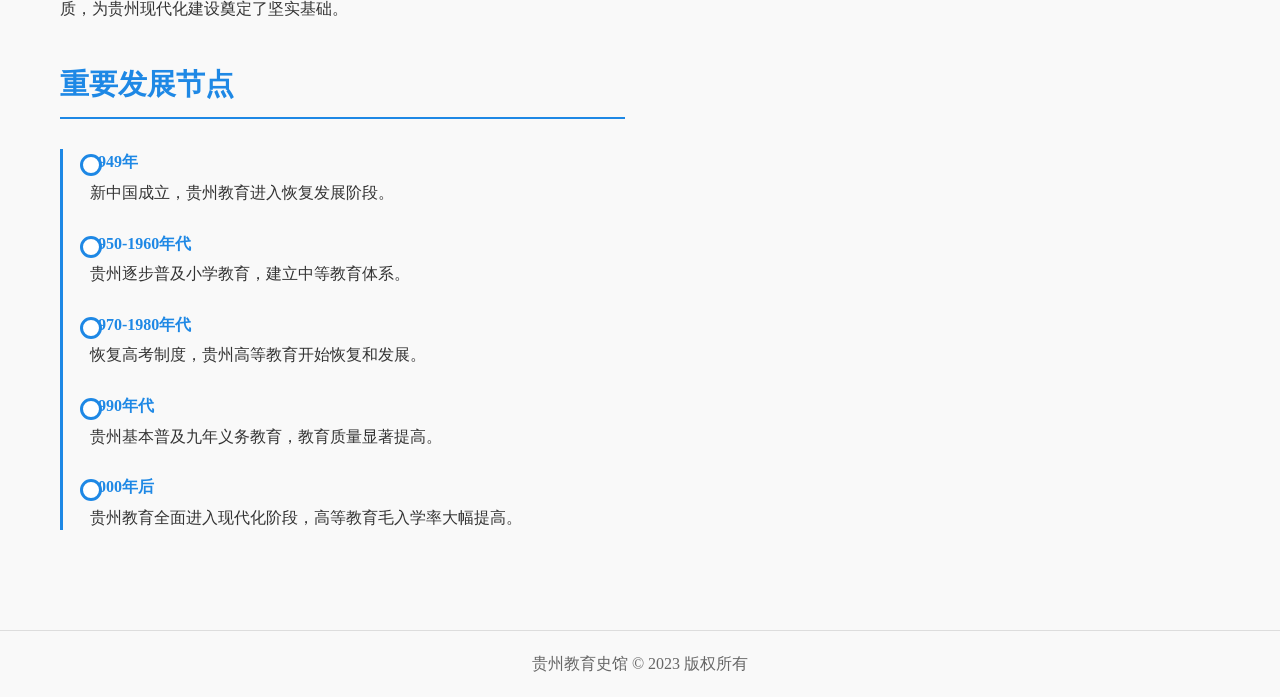
==== commit 370b96c1: "Update eg.html" ====
--- a/yemian/eg.html
+++ b/yemian/eg.html
@@ -3,7 +3,7 @@
 <head>
     <meta charset="UTF-8">
     <meta name="viewport" content="width=device-width, initial-scale=1.0">
-    <title>民国时期贵州教育史概况</title>
+    <title>中国成立以来贵州教育史概况</title>
     <style>
         * {
             margin: 0;
@@ -13,7 +13,7 @@
         
         body {
             font-family: "SimSun", "宋体", serif;
-            background-color: #f5f5f5;
+            background-color: #f9f9f9;
             color: #333;
             line-height: 1.6;
         }
@@ -26,87 +26,55 @@
         
         header {
             text-align: center;
-            padding: 30px 0;
-            background: url('https://via.placeholder.com/1200x200?text=贵州教育史馆') center/cover no-repeat;
+            padding: 40px 0;
+            background: linear-gradient(rgba(0, 0, 0, 0.7), rgba(0, 0, 0, 0.7)), url('https://via.placeholder.com/1200x300?text=贵州教育史馆') center/cover no-repeat;
             color: #fff;
             margin-bottom: 30px;
             position: relative;
         }
         
-        header::before {
-            content: '';
-            position: absolute;
-            top: 0;
-            left: 0;
-            width: 100%;
-            height: 100%;
-            background-color: rgba(0, 0, 0, 0.6);
-        }
-        
         header h1 {
-            position: relative;
             font-size: 2.5em;
             margin-bottom: 10px;
             font-weight: bold;
         }
         
         header p {
-            position: relative;
             font-size: 1.2em;
+        }
+        
+        .content-wrapper {
+            display: flex;
+            flex-wrap: wrap;
+            gap: 30px;
+        }
+        
+        .text-content {
+            flex: 1;
+            min-width: 300px;
+        }
+        
+        .image-content {
+            flex: 1;
+            min-width: 300px;
         }
         
         .section-title {
             font-size: 1.8em;
             margin: 30px 0 20px;
             padding-bottom: 10px;
-            border-bottom: 2px solid #8B4513;
-            color: #8B4513;
-        }
-        
-        .timeline {
-            position: relative;
-            margin: 40px 0;
-            padding-left: 30px;
-        }
-        
-        .timeline::before {
-            content: '';
-            position: absolute;
-            left: 0;
-            top: 0;
-            width: 2px;
-            height: 100%;
-            background-color: #8B4513;
-        }
-        
-        .timeline-item {
-            position: relative;
-            margin-bottom: 30px;
-        }
-        
-        .timeline-item::before {
-            content: '';
-            position: absolute;
-            left: -34px;
-            top: 5px;
-            width: 10px;
-            height: 10px;
-            border-radius: 50%;
-            background-color: #8B4513;
-            border: 2px solid #fff;
-        }
-        
-        .timeline-year {
-            font-weight: bold;
-            color: #8B4513;
-            margin-bottom: 5px;
-        }
-        
-        .gallery {
+            border-bottom: 2px solid #1e88e5;
+            color: #1e88e5;
+        }
+        
+        .section {
+            margin-bottom: 40px;
+        }
+        
+        .image-gallery {
             display: grid;
-            grid-template-columns: repeat(auto-fill, minmax(250px, 1fr));
-            gap: 20px;
-            margin: 40px 0;
+            grid-template-columns: repeat(2, 1fr);
+            gap: 15px;
         }
         
         .gallery-item {
@@ -116,6 +84,7 @@
             box-shadow: 0 2px 10px rgba(0, 0, 0, 0.1);
             cursor: pointer;
             transition: transform 0.3s;
+            height: 180px;
         }
         
         .gallery-item:hover {
@@ -124,15 +93,20 @@
         
         .gallery-item img {
             width: 100%;
-            height: 200px;
+            height: 100%;
             object-fit: cover;
             display: block;
         }
         
         .gallery-caption {
-            padding: 10px;
-            background-color: #fff;
+            padding: 8px;
+            background-color: rgba(0, 0, 0, 0.7);
+            color: white;
+            font-size: 0.9em;
             text-align: center;
+            position: absolute;
+            bottom: 0;
+            width: 100%;
         }
         
         .modal {
@@ -169,28 +143,67 @@
         
         .stats {
             display: grid;
-            grid-template-columns: repeat(auto-fill, minmax(250px, 1fr));
-            gap: 20px;
-            margin: 40px 0;
+            grid-template-columns: repeat(auto-fill, minmax(150px, 1fr));
+            gap: 15px;
+            margin: 20px 0;
         }
         
         .stat-item {
             background-color: #fff;
-            padding: 20px;
+            padding: 15px;
             border-radius: 5px;
-            box-shadow: 0 2px 10px rgba(0, 0, 0, 0.1);
+            box-shadow: 0 2px 5px rgba(0, 0, 0, 0.1);
             text-align: center;
         }
         
         .stat-number {
-            font-size: 2.5em;
+            font-size: 1.8em;
             font-weight: bold;
-            color: #8B4513;
-            margin-bottom: 10px;
+            color: #1e88e5;
+            margin-bottom: 5px;
         }
         
         .stat-label {
-            font-size: 1.1em;
+            font-size: 0.9em;
+        }
+        
+        .timeline {
+            position: relative;
+            margin: 30px 0;
+            padding-left: 30px;
+        }
+        
+        .timeline::before {
+            content: '';
+            position: absolute;
+            left: 0;
+            top: 0;
+            width: 3px;
+            height: 100%;
+            background-color: #1e88e5;
+        }
+        
+        .timeline-item {
+            position: relative;
+            margin-bottom: 25px;
+        }
+        
+        .timeline-item::before {
+            content: '';
+            position: absolute;
+            left: -10px;
+            top: 5px;
+            width: 16px;
+            height: 16px;
+            border-radius: 50%;
+            background-color: #fff;
+            border: 3px solid #1e88e5;
+        }
+        
+        .timeline-year {
+            font-weight: bold;
+            color: #1e88e5;
+            margin-bottom: 5px;
         }
         
         footer {
@@ -202,106 +215,151 @@
         }
         
         @media (max-width: 768px) {
-            .gallery, .stats {
-                grid-template-columns: repeat(auto-fill, minmax(200px, 1fr));
+            .content-wrapper {
+                flex-direction: column;
+            }
+            
+            .image-gallery {
+                grid-template-columns: 1fr;
             }
             
             header h1 {
                 font-size: 1.8em;
             }
         }
+        
+        /* 动画效果 */
+        @keyframes fadeIn {
+            from { opacity: 0; transform: translateY(20px); }
+            to { opacity: 1; transform: translateY(0); }
+        }
+        
+        .animated {
+            animation: fadeIn 0.8s ease-out;
+        }
     </style>
 </head>
 <body>
     <header>
-        <h1>民国时期贵州教育史概况</h1>
-        <p>1912-1949</p>
+        <h1>中国成立以来贵州教育史概况</h1>
+        <p>1949-至今</p>
     </header>
     
     <div class="container">
-        <h2 class="section-title">概述</h2>
-        <p>民国时期(1912-1949)是贵州教育发展的重要阶段。这一时期，贵州教育经历了从传统向现代的转型，从封闭走向开放，从精英教育向大众教育的转变。尽管贵州地处偏远，经济落后，但这一时期贵州教育取得了显著进步，为贵州现代化奠定了基础。</p>
-        
-        <h2 class="section-title">重要发展节点</h2>
-        <div class="timeline">
-            <div class="timeline-item">
-                <div class="timeline-year">1912年</div>
-                <p>中华民国成立，贵州开始推行新式教育，废除科举制度，建立现代教育体系。</p>
+        <div class="content-wrapper">
+            <div class="text-content">
+                <h2 class="section-title">概述</h2>
+                <div class="section animated">
+                    <p>1949年中华人民共和国成立以来，贵州教育经历了从恢复发展到全面改革的历程。在党和政府的领导下，贵州教育从战后恢复逐步走向现代化，教育规模不断扩大，教育质量显著提高，为贵州经济社会发展培养了大量人才。</p>
+                </div>
+                
+                <h2 class="section-title">教育改革与成就</h2>
+                <div class="section animated">
+                    <p>中国成立以来，贵州教育改革取得了显著成就：</p>
+                    <ul>
+                        <li><strong>普及义务教育</strong>：到20世纪80年代，贵州基本普及了九年义务教育，大幅提高了入学率。</li>
+                        <li><strong>高等教育发展</strong>：贵州大学等高校不断发展壮大，培养了大批专业人才。</li>
+                        <li><strong>职业教育兴起</strong>：改革开放后，贵州大力发展职业教育，培养了大量技术技能型人才。</li>
+                        <li><strong>教育公平推进</strong>：通过实施"两免一补"等政策，确保贫困家庭学生接受教育的权利。</li>
+                    </ul>
+                </div>
+                
+                <h2 class="section-title">教育机构发展</h2>
+                <div class="section animated">
+                    <div class="stats">
+                        <div class="stat-item">
+                            <div class="stat-number">99%</div>
+                            <div class="stat-label">小学入学率</div>
+                        </div>
+                        <div class="stat-item">
+                            <div class="stat-number">95%</div>
+                            <div class="stat-label">初中入学率</div>
+                        </div>
+                        <div class="stat-item">
+                            <div class="stat-number">45%</div>
+                            <div class="stat-label">高等教育毛入学率</div>
+                        </div>
+                        <div class="stat-item">
+                            <div class="stat-number">200+</div>
+                            <div class="stat-label">高等学校数量</div>
+                        </div>
+                    </div>
+                    <p>从1949年的几百所学校发展到如今覆盖全省的学校网络，贵州教育体系不断完善，教育质量稳步提升。</p>
+                </div>
+                
+                <h2 class="section-title">重要人物</h2>
+                <div class="section animated">
+                    <p>中国成立以来，贵州教育发展涌现出一批杰出的教育家和学者，他们为贵州教育现代化做出了重要贡献：</p>
+                    <ul>
+                        <li><strong>周恭寿</strong>：贵州教育改革的先驱，推动贵州新式教育发展。</li>
+                        <li><strong>张廷休</strong>：贵州大学首任校长，致力于高等教育发展。</li>
+                        <li><strong>王若飞</strong>：革命家，重视教育对社会进步的推动作用。</li>
+                        <li><strong>李鹏</strong>：长期关注和支持贵州教育发展。</li>
+                    </ul>
+                </div>
+                
+                <h2 class="section-title">影响与意义</h2>
+                <div class="section animated">
+                    <p>中国成立以来，贵州教育取得了翻天覆地的变化，为贵州经济社会发展提供了强有力的人才支撑和智力支持。教育的普及和发展促进了社会公平，提高了全民素质，为贵州现代化建设奠定了坚实基础。</p>
+                </div>
+                
+                <h2 class="section-title">重要发展节点</h2>
+                <div class="section animated">
+                    <div class="timeline">
+                        <div class="timeline-item">
+                            <div class="timeline-year">1949年</div>
+                            <p>新中国成立，贵州教育进入恢复发展阶段。</p>
+                        </div>
+                        <div class="timeline-item">
+                            <div class="timeline-year">1950-1960年代</div>
+                            <p>贵州逐步普及小学教育，建立中等教育体系。</p>
+                        </div>
+                        <div class="timeline-item">
+                            <div class="timeline-year">1970-1980年代</div>
+                            <p>恢复高考制度，贵州高等教育开始恢复和发展。</p>
+                        </div>
+                        <div class="timeline-item">
+                            <div class="timeline-year">1990年代</div>
+                            <p>贵州基本普及九年义务教育，教育质量显著提高。</p>
+                        </div>
+                        <div class="timeline-item">
+                            <div class="timeline-year">2000年后</div>
+                            <p>贵州教育全面进入现代化阶段，高等教育毛入学率大幅提高。</p>
+                        </div>
+                    </div>
+                </div>
             </div>
-            <div class="timeline-item">
-                <div class="timeline-year">1920年代</div>
-                <p>贵州开始兴办乡村教育，推广平民教育，教育逐渐普及到基层。</p>
-            </div>
-            <div class="timeline-item">
-                <div class="timeline-year">1930年代</div>
-                <p>抗日战争爆发后，大量内地高校迁往贵州，如浙江大学、大夏大学等，促进了贵州高等教育的发展。</p>
-            </div>
-            <div class="timeline-item">
-                <div class="timeline-year">1940年代</div>
-                <p>贵州开始建立国立院校，如国立贵州大学，教育体系逐渐完善。</p>
+            
+            <div class="image-content">
+                <h2 class="section-title">历史影像资料</h2>
+                <div class="image-gallery animated">
+                    <div class="gallery-item" data-src="https://via.placeholder.com/600x400?text=1950年代贵州小学课堂">
+                        <img src="https://via.placeholder.com/300x200?text=1950年代贵州小学课堂" alt="1950年代贵州小学课堂">
+                        <div class="gallery-caption">1950年代贵州小学课堂</div>
+                    </div>
+                    <div class="gallery-item" data-src="https://via.placeholder.com/600x400?text=改革开放后的贵州大学">
+                        <img src="https://via.placeholder.com/300x200?text=改革开放后的贵州大学" alt="改革开放后的贵州大学">
+                        <div class="gallery-caption">改革开放后的贵州大学</div>
+                    </div>
+                    <div class="gallery-item" data-src="https://via.placeholder.com/600x400?text=贵州职业教育培训">
+                        <img src="https://via.placeholder.com/300x200?text=贵州职业教育培训" alt="贵州职业教育培训">
+                        <div class="gallery-caption">贵州职业教育培训</div>
+                    </div>
+                    <div class="gallery-item" data-src="https://via.placeholder.com/600x400?text=贵州乡村学校">
+                        <img src="https://via.placeholder.com/300x200?text=贵州乡村学校" alt="贵州乡村学校">
+                        <div class="gallery-caption">贵州乡村学校</div>
+                    </div>
+                    <div class="gallery-item" data-src="https://via.placeholder.com/600x400?text=现代贵州高校">
+                        <img src="https://via.placeholder.com/300x200?text=现代贵州高校" alt="现代贵州高校">
+                        <div class="gallery-caption">现代贵州高校</div>
+                    </div>
+                    <div class="gallery-item" data-src="https://via.placeholder.com/600x400?text=贵州教育现代化">
+                        <img src="https://via.placeholder.com/300x200?text=贵州教育现代化" alt="贵州教育现代化">
+                        <div class="gallery-caption">贵州教育现代化</div>
+                    </div>
+                </div>
             </div>
         </div>
-        
-        <h2 class="section-title">教育改革与创新</h2>
-        <p>民国时期，贵州教育改革主要体现在以下几个方面：</p>
-        <ul>
-            <li><strong>教育制度现代化</strong>：引入西方教育理念，建立从小学到大学的完整教育体系。</li>
-            <li><strong>教育内容革新</strong>：增加自然科学、社会科学等现代学科，减少传统经学内容。</li>
-            <li><strong>教育对象扩大</strong>：从士绅阶层扩大到普通民众，特别是女子教育和少数民族教育得到发展。</li>
-            <li><strong>教育方式变革</strong>：采用新式教学方法，注重实践和实验，推行义务教育。</li>
-        </ul>
-        
-        <h2 class="section-title">教育机构发展</h2>
-        <div class="stats">
-            <div class="stat-item">
-                <div class="stat-number">200+</div>
-                <div class="stat-label">小学数量(1912年)</div>
-            </div>
-            <div class="stat-item">
-                <div class="stat-number">500+</div>
-                <div class="stat-label">小学数量(1949年)</div>
-            </div>
-            <div class="stat-item">
-                <div class="stat-number">10+</div>
-                <div class="stat-label">中等学校数量(1949年)</div>
-            </div>
-            <div class="stat-item">
-                <div class="stat-number">2</div>
-                <div class="stat-label">高等学校数量(1949年)</div>
-            </div>
-        </div>
-        
-        <h2 class="section-title">历史影像资料</h2>
-        <div class="gallery">
-            <div class="gallery-item" data-src="https://via.placeholder.com/600x400?text=1930年代贵州小学课堂">
-                <img src="https://via.placeholder.com/300x200?text=1930年代贵州小学课堂" alt="1930年代贵州小学课堂">
-                <div class="gallery-caption">1930年代贵州小学课堂</div>
-            </div>
-            <div class="gallery-item" data-src="https://via.placeholder.com/600x400?text=国立贵州大学旧址">
-                <img src="https://via.placeholder.com/300x200?text=国立贵州大学旧址" alt="国立贵州大学旧址">
-                <div class="gallery-caption">国立贵州大学旧址</div>
-            </div>
-            <div class="gallery-item" data-src="https://via.placeholder.com/600x400?text=抗战时期迁黔高校">
-                <img src="https://via.placeholder.com/300x200?text=抗战时期迁黔高校" alt="抗战时期迁黔高校">
-                <div class="gallery-caption">抗战时期迁黔高校</div>
-            </div>
-            <div class="gallery-item" data-src="https://via.placeholder.com/600x400?text=民国时期贵州女学生">
-                <img src="https://via.placeholder.com/300x200?text=民国时期贵州女学生" alt="民国时期贵州女学生">
-                <div class="gallery-caption">民国时期贵州女学生</div>
-            </div>
-        </div>
-        
-        <h2 class="section-title">重要人物</h2>
-        <p>民国时期，贵州教育发展涌现出一批杰出的教育家和学者，他们为贵州教育现代化做出了重要贡献：</p>
-        <ul>
-            <li><strong>周恭寿</strong>：贵州教育改革的先驱，推动贵州新式教育发展。</li>
-            <li><strong>张廷休</strong>：贵州大学首任校长，致力于高等教育发展。</li>
-            <li><strong>竺可桢</strong>：浙江大学西迁贵州期间的校长，对贵州高等教育产生深远影响。</li>
-            <li><strong>王克仁</strong>：贵州乡村教育的倡导者和实践者。</li>
-        </ul>
-        
-        <h2 class="section-title">影响与意义</h2>
-        <p>民国时期贵州教育的发展，虽然受到经济落后和地理环境的限制，但仍然取得了显著成就。这一时期的教育改革和创新，为贵州培养了大批人才，促进了社会文化进步，为贵州现代化奠定了基础。特别是抗战时期内地高校的迁入，使贵州成为西南地区重要的教育中心，对贵州乃至全国教育发展产生了深远影响。</p>
     </div>
     
     <div class="modal" id="imageModal">
@@ -340,15 +398,32 @@
             }
         });
         
-        // 平滑滚动效果
-        document.querySelectorAll('a[href^="#"]').forEach(anchor => {
-            anchor.addEventListener('click', function (e) {
-                e.preventDefault();
-                document.querySelector(this.getAttribute('href')).scrollIntoView({
-                    behavior: 'smooth'
-                });
+        // 滚动动画效果
+        const animatedElements = document.querySelectorAll('.animated');
+        
+        function checkIfInView() {
+            animatedElements.forEach(element => {
+                const elementTop = element.getBoundingClientRect().top;
+                const elementBottom = element.getBoundingClientRect().bottom;
+                
+                if (elementTop < window.innerHeight - 100 && elementBottom > 0) {
+                    element.style.opacity = '1';
+                    element.style.transform = 'translateY(0)';
+                }
             });
+        }
+        
+        // 初始化元素样式
+        animatedElements.forEach(element => {
+            element.style.opacity = '0';
+            element.style.transform = 'translateY(20px)';
+            element.style.transition = 'opacity 0.6s ease-out, transform 0.6s ease-out';
         });
+        
+        // 监听滚动事件
+        window.addEventListener('scroll', checkIfInView);
+        window.addEventListener('resize', checkIfInView);
+        window.addEventListener('load', checkIfInView);
     </script>
 </body>
 </html>
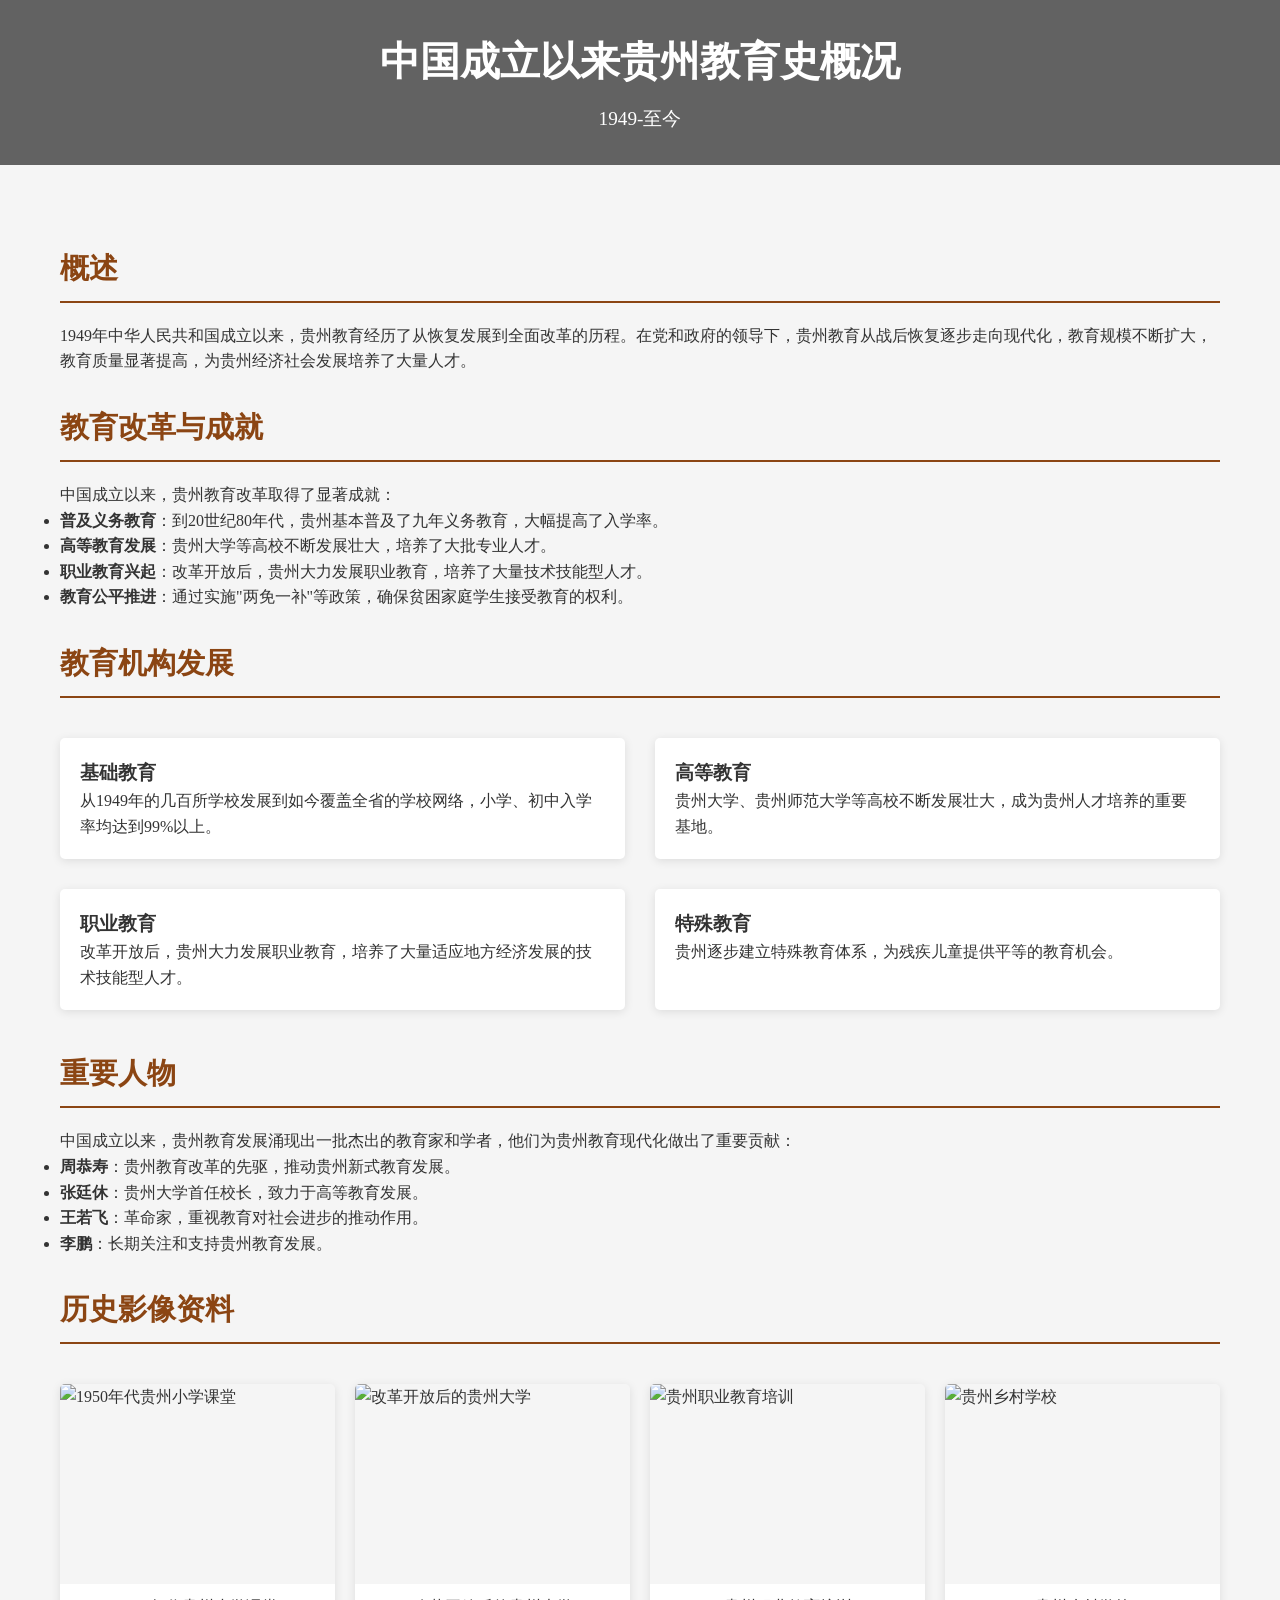
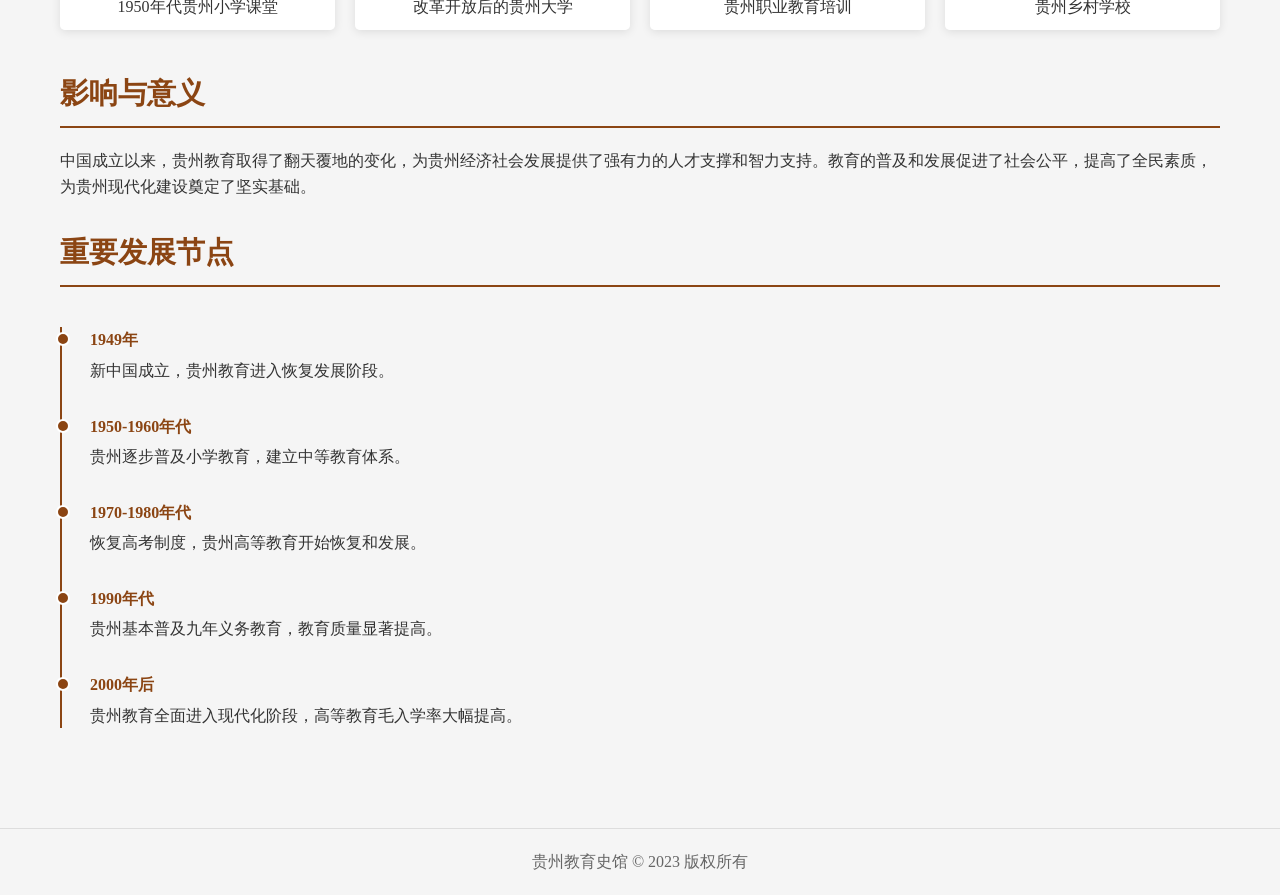
==== commit b960c00f: "Update eg.html" ====
--- a/yemian/eg.html
+++ b/yemian/eg.html
@@ -13,7 +13,7 @@
         
         body {
             font-family: "SimSun", "宋体", serif;
-            background-color: #f9f9f9;
+            background-color: #f5f5f5;
             color: #333;
             line-height: 1.6;
         }
@@ -26,55 +26,101 @@
         
         header {
             text-align: center;
-            padding: 40px 0;
-            background: linear-gradient(rgba(0, 0, 0, 0.7), rgba(0, 0, 0, 0.7)), url('https://via.placeholder.com/1200x300?text=贵州教育史馆') center/cover no-repeat;
+            padding: 30px 0;
+            background: url('https://via.placeholder.com/1200x200?text=贵州教育史馆') center/cover no-repeat;
             color: #fff;
             margin-bottom: 30px;
             position: relative;
         }
         
+        header::before {
+            content: '';
+            position: absolute;
+            top: 0;
+            left: 0;
+            width: 100%;
+            height: 100%;
+            background-color: rgba(0, 0, 0, 0.6);
+        }
+        
         header h1 {
+            position: relative;
             font-size: 2.5em;
             margin-bottom: 10px;
             font-weight: bold;
         }
         
         header p {
+            position: relative;
             font-size: 1.2em;
-        }
-        
-        .content-wrapper {
-            display: flex;
-            flex-wrap: wrap;
-            gap: 30px;
-        }
-        
-        .text-content {
-            flex: 1;
-            min-width: 300px;
-        }
-        
-        .image-content {
-            flex: 1;
-            min-width: 300px;
         }
         
         .section-title {
             font-size: 1.8em;
             margin: 30px 0 20px;
             padding-bottom: 10px;
-            border-bottom: 2px solid #1e88e5;
-            color: #1e88e5;
-        }
-        
-        .section {
-            margin-bottom: 40px;
-        }
-        
-        .image-gallery {
+            border-bottom: 2px solid #8B4513;
+            color: #8B4513;
+        }
+        
+        .grid-container {
             display: grid;
-            grid-template-columns: repeat(2, 1fr);
-            gap: 15px;
+            grid-template-columns: 1fr 1fr;
+            gap: 30px;
+            margin: 40px 0;
+        }
+        
+        .grid-item {
+            background-color: #fff;
+            padding: 20px;
+            border-radius: 5px;
+            box-shadow: 0 2px 10px rgba(0, 0, 0, 0.1);
+        }
+        
+        .timeline {
+            position: relative;
+            margin: 40px 0;
+            padding-left: 30px;
+        }
+        
+        .timeline::before {
+            content: '';
+            position: absolute;
+            left: 0;
+            top: 0;
+            width: 2px;
+            height: 100%;
+            background-color: #8B4513;
+        }
+        
+        .timeline-item {
+            position: relative;
+            margin-bottom: 30px;
+        }
+        
+        .timeline-item::before {
+            content: '';
+            position: absolute;
+            left: -34px;
+            top: 5px;
+            width: 10px;
+            height: 10px;
+            border-radius: 50%;
+            background-color: #8B4513;
+            border: 2px solid #fff;
+        }
+        
+        .timeline-year {
+            font-weight: bold;
+            color: #8B4513;
+            margin-bottom: 5px;
+        }
+        
+        .gallery {
+            display: grid;
+            grid-template-columns: repeat(auto-fill, minmax(250px, 1fr));
+            gap: 20px;
+            margin: 40px 0;
         }
         
         .gallery-item {
@@ -84,7 +130,6 @@
             box-shadow: 0 2px 10px rgba(0, 0, 0, 0.1);
             cursor: pointer;
             transition: transform 0.3s;
-            height: 180px;
         }
         
         .gallery-item:hover {
@@ -93,20 +138,15 @@
         
         .gallery-item img {
             width: 100%;
-            height: 100%;
+            height: 200px;
             object-fit: cover;
             display: block;
         }
         
         .gallery-caption {
-            padding: 8px;
-            background-color: rgba(0, 0, 0, 0.7);
-            color: white;
-            font-size: 0.9em;
+            padding: 10px;
+            background-color: #fff;
             text-align: center;
-            position: absolute;
-            bottom: 0;
-            width: 100%;
         }
         
         .modal {
@@ -143,67 +183,28 @@
         
         .stats {
             display: grid;
-            grid-template-columns: repeat(auto-fill, minmax(150px, 1fr));
-            gap: 15px;
-            margin: 20px 0;
+            grid-template-columns: repeat(auto-fill, minmax(250px, 1fr));
+            gap: 20px;
+            margin: 40px 0;
         }
         
         .stat-item {
             background-color: #fff;
-            padding: 15px;
+            padding: 20px;
             border-radius: 5px;
-            box-shadow: 0 2px 5px rgba(0, 0, 0, 0.1);
+            box-shadow: 0 2px 10px rgba(0, 0, 0, 0.1);
             text-align: center;
         }
         
         .stat-number {
-            font-size: 1.8em;
+            font-size: 2.5em;
             font-weight: bold;
-            color: #1e88e5;
-            margin-bottom: 5px;
+            color: #8B4513;
+            margin-bottom: 10px;
         }
         
         .stat-label {
-            font-size: 0.9em;
-        }
-        
-        .timeline {
-            position: relative;
-            margin: 30px 0;
-            padding-left: 30px;
-        }
-        
-        .timeline::before {
-            content: '';
-            position: absolute;
-            left: 0;
-            top: 0;
-            width: 3px;
-            height: 100%;
-            background-color: #1e88e5;
-        }
-        
-        .timeline-item {
-            position: relative;
-            margin-bottom: 25px;
-        }
-        
-        .timeline-item::before {
-            content: '';
-            position: absolute;
-            left: -10px;
-            top: 5px;
-            width: 16px;
-            height: 16px;
-            border-radius: 50%;
-            background-color: #fff;
-            border: 3px solid #1e88e5;
-        }
-        
-        .timeline-year {
-            font-weight: bold;
-            color: #1e88e5;
-            margin-bottom: 5px;
+            font-size: 1.1em;
         }
         
         footer {
@@ -215,27 +216,17 @@
         }
         
         @media (max-width: 768px) {
-            .content-wrapper {
-                flex-direction: column;
+            .grid-container {
+                grid-template-columns: 1fr;
             }
             
-            .image-gallery {
-                grid-template-columns: 1fr;
+            .gallery, .stats {
+                grid-template-columns: repeat(auto-fill, minmax(200px, 1fr));
             }
             
             header h1 {
                 font-size: 1.8em;
             }
-        }
-        
-        /* 动画效果 */
-        @keyframes fadeIn {
-            from { opacity: 0; transform: translateY(20px); }
-            to { opacity: 1; transform: translateY(0); }
-        }
-        
-        .animated {
-            animation: fadeIn 0.8s ease-out;
         }
     </style>
 </head>
@@ -246,118 +237,91 @@
     </header>
     
     <div class="container">
-        <div class="content-wrapper">
-            <div class="text-content">
-                <h2 class="section-title">概述</h2>
-                <div class="section animated">
-                    <p>1949年中华人民共和国成立以来，贵州教育经历了从恢复发展到全面改革的历程。在党和政府的领导下，贵州教育从战后恢复逐步走向现代化，教育规模不断扩大，教育质量显著提高，为贵州经济社会发展培养了大量人才。</p>
-                </div>
-                
-                <h2 class="section-title">教育改革与成就</h2>
-                <div class="section animated">
-                    <p>中国成立以来，贵州教育改革取得了显著成就：</p>
-                    <ul>
-                        <li><strong>普及义务教育</strong>：到20世纪80年代，贵州基本普及了九年义务教育，大幅提高了入学率。</li>
-                        <li><strong>高等教育发展</strong>：贵州大学等高校不断发展壮大，培养了大批专业人才。</li>
-                        <li><strong>职业教育兴起</strong>：改革开放后，贵州大力发展职业教育，培养了大量技术技能型人才。</li>
-                        <li><strong>教育公平推进</strong>：通过实施"两免一补"等政策，确保贫困家庭学生接受教育的权利。</li>
-                    </ul>
-                </div>
-                
-                <h2 class="section-title">教育机构发展</h2>
-                <div class="section animated">
-                    <div class="stats">
-                        <div class="stat-item">
-                            <div class="stat-number">99%</div>
-                            <div class="stat-label">小学入学率</div>
-                        </div>
-                        <div class="stat-item">
-                            <div class="stat-number">95%</div>
-                            <div class="stat-label">初中入学率</div>
-                        </div>
-                        <div class="stat-item">
-                            <div class="stat-number">45%</div>
-                            <div class="stat-label">高等教育毛入学率</div>
-                        </div>
-                        <div class="stat-item">
-                            <div class="stat-number">200+</div>
-                            <div class="stat-label">高等学校数量</div>
-                        </div>
-                    </div>
-                    <p>从1949年的几百所学校发展到如今覆盖全省的学校网络，贵州教育体系不断完善，教育质量稳步提升。</p>
-                </div>
-                
-                <h2 class="section-title">重要人物</h2>
-                <div class="section animated">
-                    <p>中国成立以来，贵州教育发展涌现出一批杰出的教育家和学者，他们为贵州教育现代化做出了重要贡献：</p>
-                    <ul>
-                        <li><strong>周恭寿</strong>：贵州教育改革的先驱，推动贵州新式教育发展。</li>
-                        <li><strong>张廷休</strong>：贵州大学首任校长，致力于高等教育发展。</li>
-                        <li><strong>王若飞</strong>：革命家，重视教育对社会进步的推动作用。</li>
-                        <li><strong>李鹏</strong>：长期关注和支持贵州教育发展。</li>
-                    </ul>
-                </div>
-                
-                <h2 class="section-title">影响与意义</h2>
-                <div class="section animated">
-                    <p>中国成立以来，贵州教育取得了翻天覆地的变化，为贵州经济社会发展提供了强有力的人才支撑和智力支持。教育的普及和发展促进了社会公平，提高了全民素质，为贵州现代化建设奠定了坚实基础。</p>
-                </div>
-                
-                <h2 class="section-title">重要发展节点</h2>
-                <div class="section animated">
-                    <div class="timeline">
-                        <div class="timeline-item">
-                            <div class="timeline-year">1949年</div>
-                            <p>新中国成立，贵州教育进入恢复发展阶段。</p>
-                        </div>
-                        <div class="timeline-item">
-                            <div class="timeline-year">1950-1960年代</div>
-                            <p>贵州逐步普及小学教育，建立中等教育体系。</p>
-                        </div>
-                        <div class="timeline-item">
-                            <div class="timeline-year">1970-1980年代</div>
-                            <p>恢复高考制度，贵州高等教育开始恢复和发展。</p>
-                        </div>
-                        <div class="timeline-item">
-                            <div class="timeline-year">1990年代</div>
-                            <p>贵州基本普及九年义务教育，教育质量显著提高。</p>
-                        </div>
-                        <div class="timeline-item">
-                            <div class="timeline-year">2000年后</div>
-                            <p>贵州教育全面进入现代化阶段，高等教育毛入学率大幅提高。</p>
-                        </div>
-                    </div>
-                </div>
-            </div>
-            
-            <div class="image-content">
-                <h2 class="section-title">历史影像资料</h2>
-                <div class="image-gallery animated">
-                    <div class="gallery-item" data-src="https://via.placeholder.com/600x400?text=1950年代贵州小学课堂">
-                        <img src="https://via.placeholder.com/300x200?text=1950年代贵州小学课堂" alt="1950年代贵州小学课堂">
-                        <div class="gallery-caption">1950年代贵州小学课堂</div>
-                    </div>
-                    <div class="gallery-item" data-src="https://via.placeholder.com/600x400?text=改革开放后的贵州大学">
-                        <img src="https://via.placeholder.com/300x200?text=改革开放后的贵州大学" alt="改革开放后的贵州大学">
-                        <div class="gallery-caption">改革开放后的贵州大学</div>
-                    </div>
-                    <div class="gallery-item" data-src="https://via.placeholder.com/600x400?text=贵州职业教育培训">
-                        <img src="https://via.placeholder.com/300x200?text=贵州职业教育培训" alt="贵州职业教育培训">
-                        <div class="gallery-caption">贵州职业教育培训</div>
-                    </div>
-                    <div class="gallery-item" data-src="https://via.placeholder.com/600x400?text=贵州乡村学校">
-                        <img src="https://via.placeholder.com/300x200?text=贵州乡村学校" alt="贵州乡村学校">
-                        <div class="gallery-caption">贵州乡村学校</div>
-                    </div>
-                    <div class="gallery-item" data-src="https://via.placeholder.com/600x400?text=现代贵州高校">
-                        <img src="https://via.placeholder.com/300x200?text=现代贵州高校" alt="现代贵州高校">
-                        <div class="gallery-caption">现代贵州高校</div>
-                    </div>
-                    <div class="gallery-item" data-src="https://via.placeholder.com/600x400?text=贵州教育现代化">
-                        <img src="https://via.placeholder.com/300x200?text=贵州教育现代化" alt="贵州教育现代化">
-                        <div class="gallery-caption">贵州教育现代化</div>
-                    </div>
-                </div>
+        <h2 class="section-title">概述</h2>
+        <p>1949年中华人民共和国成立以来，贵州教育经历了从恢复发展到全面改革的历程。在党和政府的领导下，贵州教育从战后恢复逐步走向现代化，教育规模不断扩大，教育质量显著提高，为贵州经济社会发展培养了大量人才。</p>
+        
+        <h2 class="section-title">教育改革与成就</h2>
+        <p>中国成立以来，贵州教育改革取得了显著成就：</p>
+        <ul>
+            <li><strong>普及义务教育</strong>：到20世纪80年代，贵州基本普及了九年义务教育，大幅提高了入学率。</li>
+            <li><strong>高等教育发展</strong>：贵州大学等高校不断发展壮大，培养了大批专业人才。</li>
+            <li><strong>职业教育兴起</strong>：改革开放后，贵州大力发展职业教育，培养了大量技术技能型人才。</li>
+            <li><strong>教育公平推进</strong>：通过实施"两免一补"等政策，确保贫困家庭学生接受教育的权利。</li>
+        </ul>
+        
+        <h2 class="section-title">教育机构发展</h2>
+        <div class="grid-container">
+            <div class="grid-item">
+                <h3>基础教育</h3>
+                <p>从1949年的几百所学校发展到如今覆盖全省的学校网络，小学、初中入学率均达到99%以上。</p>
+            </div>
+            <div class="grid-item">
+                <h3>高等教育</h3>
+                <p>贵州大学、贵州师范大学等高校不断发展壮大，成为贵州人才培养的重要基地。</p>
+            </div>
+            <div class="grid-item">
+                <h3>职业教育</h3>
+                <p>改革开放后，贵州大力发展职业教育，培养了大量适应地方经济发展的技术技能型人才。</p>
+            </div>
+            <div class="grid-item">
+                <h3>特殊教育</h3>
+                <p>贵州逐步建立特殊教育体系，为残疾儿童提供平等的教育机会。</p>
+            </div>
+        </div>
+        
+        <h2 class="section-title">重要人物</h2>
+        <p>中国成立以来，贵州教育发展涌现出一批杰出的教育家和学者，他们为贵州教育现代化做出了重要贡献：</p>
+        <ul>
+            <li><strong>周恭寿</strong>：贵州教育改革的先驱，推动贵州新式教育发展。</li>
+            <li><strong>张廷休</strong>：贵州大学首任校长，致力于高等教育发展。</li>
+            <li><strong>王若飞</strong>：革命家，重视教育对社会进步的推动作用。</li>
+            <li><strong>李鹏</strong>：长期关注和支持贵州教育发展。</li>
+        </ul>
+        
+        <h2 class="section-title">历史影像资料</h2>
+        <div class="gallery">
+            <div class="gallery-item" data-src="https://via.placeholder.com/600x400?text=1950年代贵州小学课堂">
+                <img src="https://via.placeholder.com/300x200?text=1950年代贵州小学课堂" alt="1950年代贵州小学课堂">
+                <div class="gallery-caption">1950年代贵州小学课堂</div>
+            </div>
+            <div class="gallery-item" data-src="https://via.placeholder.com/600x400?text=改革开放后的贵州大学">
+                <img src="https://via.placeholder.com/300x200?text=改革开放后的贵州大学" alt="改革开放后的贵州大学">
+                <div class="gallery-caption">改革开放后的贵州大学</div>
+            </div>
+            <div class="gallery-item" data-src="https://via.placeholder.com/600x400?text=贵州职业教育培训">
+                <img src="https://via.placeholder.com/300x200?text=贵州职业教育培训" alt="贵州职业教育培训">
+                <div class="gallery-caption">贵州职业教育培训</div>
+            </div>
+            <div class="gallery-item" data-src="https://via.placeholder.com/600x400?text=贵州乡村学校">
+                <img src="https://via.placeholder.com/300x200?text=贵州乡村学校" alt="贵州乡村学校">
+                <div class="gallery-caption">贵州乡村学校</div>
+            </div>
+        </div>
+        
+        <h2 class="section-title">影响与意义</h2>
+        <p>中国成立以来，贵州教育取得了翻天覆地的变化，为贵州经济社会发展提供了强有力的人才支撑和智力支持。教育的普及和发展促进了社会公平，提高了全民素质，为贵州现代化建设奠定了坚实基础。</p>
+        
+        <h2 class="section-title">重要发展节点</h2>
+        <div class="timeline">
+            <div class="timeline-item">
+                <div class="timeline-year">1949年</div>
+                <p>新中国成立，贵州教育进入恢复发展阶段。</p>
+            </div>
+            <div class="timeline-item">
+                <div class="timeline-year">1950-1960年代</div>
+                <p>贵州逐步普及小学教育，建立中等教育体系。</p>
+            </div>
+            <div class="timeline-item">
+                <div class="timeline-year">1970-1980年代</div>
+                <p>恢复高考制度，贵州高等教育开始恢复和发展。</p>
+            </div>
+            <div class="timeline-item">
+                <div class="timeline-year">1990年代</div>
+                <p>贵州基本普及九年义务教育，教育质量显著提高。</p>
+            </div>
+            <div class="timeline-item">
+                <div class="timeline-year">2000年后</div>
+                <p>贵州教育全面进入现代化阶段，高等教育毛入学率大幅提高。</p>
             </div>
         </div>
     </div>
@@ -398,32 +362,15 @@
             }
         });
         
-        // 滚动动画效果
-        const animatedElements = document.querySelectorAll('.animated');
-        
-        function checkIfInView() {
-            animatedElements.forEach(element => {
-                const elementTop = element.getBoundingClientRect().top;
-                const elementBottom = element.getBoundingClientRect().bottom;
-                
-                if (elementTop < window.innerHeight - 100 && elementBottom > 0) {
-                    element.style.opacity = '1';
-                    element.style.transform = 'translateY(0)';
-                }
+        // 平滑滚动效果
+        document.querySelectorAll('a[href^="#"]').forEach(anchor => {
+            anchor.addEventListener('click', function (e) {
+                e.preventDefault();
+                document.querySelector(this.getAttribute('href')).scrollIntoView({
+                    behavior: 'smooth'
+                });
             });
-        }
-        
-        // 初始化元素样式
-        animatedElements.forEach(element => {
-            element.style.opacity = '0';
-            element.style.transform = 'translateY(20px)';
-            element.style.transition = 'opacity 0.6s ease-out, transform 0.6s ease-out';
         });
-        
-        // 监听滚动事件
-        window.addEventListener('scroll', checkIfInView);
-        window.addEventListener('resize', checkIfInView);
-        window.addEventListener('load', checkIfInView);
     </script>
 </body>
 </html>
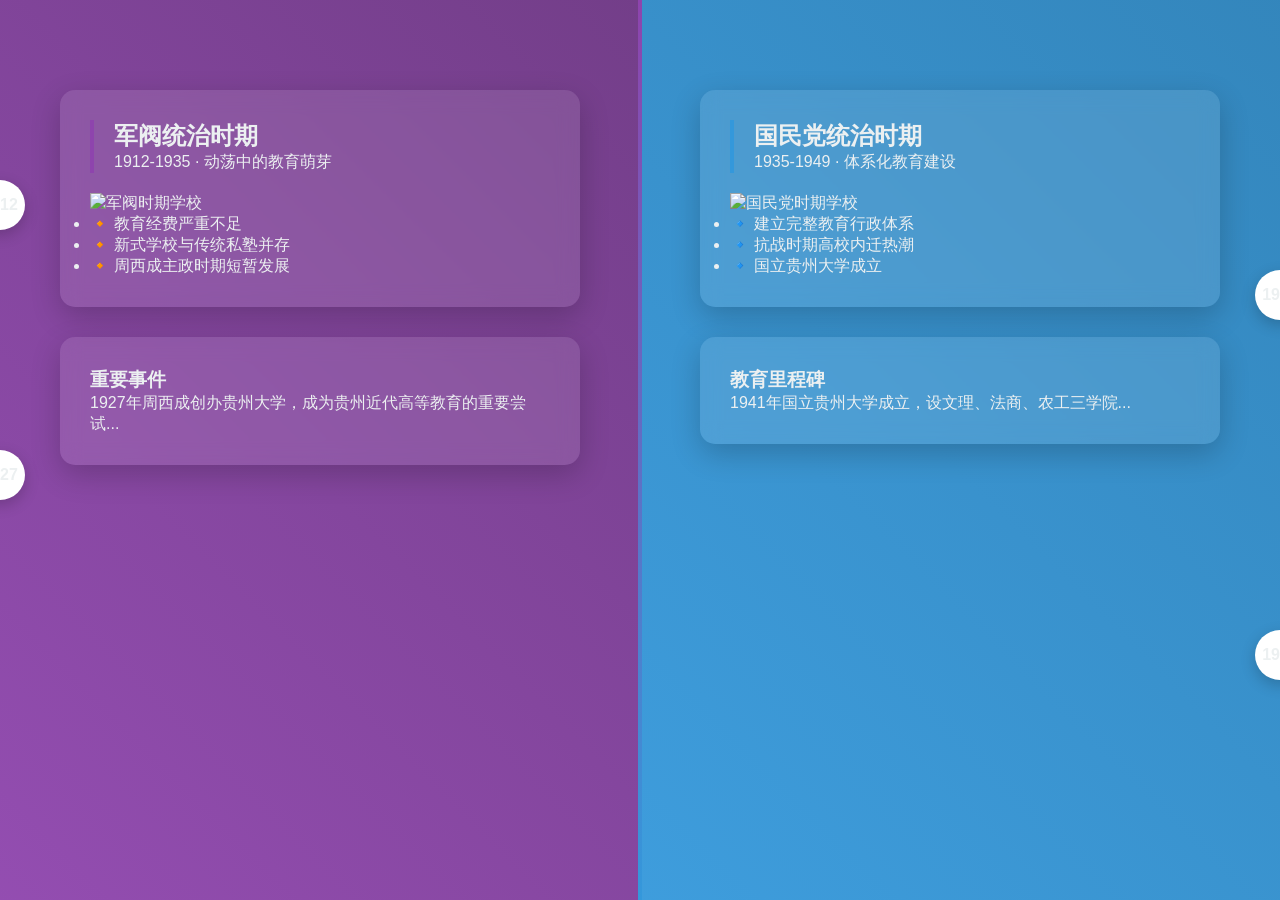
==== commit e7c378a7: "Update eg.html" ====
--- a/yemian/eg.html
+++ b/yemian/eg.html
@@ -3,372 +3,203 @@
 <head>
     <meta charset="UTF-8">
     <meta name="viewport" content="width=device-width, initial-scale=1.0">
-    <title>中国成立以来贵州教育史概况</title>
+    <title>贵州教育史馆 - 民国教育对比</title>
     <style>
+        :root {
+            --warlord-color: #8e44ad;
+            --kmt-color: #3498db;
+            --text-dark: #2c3e50;
+            --text-light: #ecf0f1;
+        }
+
         * {
             margin: 0;
             padding: 0;
             box-sizing: border-box;
-        }
-        
+            font-family: "Microsoft YaHei", "SimHei", sans-serif;
+        }
+
         body {
-            font-family: "SimSun", "宋体", serif;
-            background-color: #f5f5f5;
-            color: #333;
-            line-height: 1.6;
-        }
-        
-        .container {
-            max-width: 1200px;
-            margin: 0 auto;
-            padding: 20px;
-        }
-        
-        header {
-            text-align: center;
-            padding: 30px 0;
-            background: url('https://via.placeholder.com/1200x200?text=贵州教育史馆') center/cover no-repeat;
-            color: #fff;
-            margin-bottom: 30px;
-            position: relative;
-        }
-        
-        header::before {
-            content: '';
-            position: absolute;
-            top: 0;
-            left: 0;
-            width: 100%;
-            height: 100%;
-            background-color: rgba(0, 0, 0, 0.6);
-        }
-        
-        header h1 {
-            position: relative;
-            font-size: 2.5em;
-            margin-bottom: 10px;
-            font-weight: bold;
-        }
-        
-        header p {
-            position: relative;
-            font-size: 1.2em;
-        }
-        
-        .section-title {
-            font-size: 1.8em;
-            margin: 30px 0 20px;
-            padding-bottom: 10px;
-            border-bottom: 2px solid #8B4513;
-            color: #8B4513;
-        }
-        
-        .grid-container {
+            background: #f8f9fa;
+            color: var(--text-dark);
+        }
+
+        /* 分屏容器 */
+        .split-container {
             display: grid;
             grid-template-columns: 1fr 1fr;
-            gap: 30px;
-            margin: 40px 0;
-        }
-        
-        .grid-item {
-            background-color: #fff;
-            padding: 20px;
-            border-radius: 5px;
-            box-shadow: 0 2px 10px rgba(0, 0, 0, 0.1);
-        }
-        
-        .timeline {
+            min-height: 100vh;
             position: relative;
-            margin: 40px 0;
-            padding-left: 30px;
-        }
-        
-        .timeline::before {
-            content: '';
+        }
+
+        /* 军阀时期板块 */
+        .warlord-era {
+            background: linear-gradient(45deg, rgba(142, 68, 173, 0.95), rgba(108, 52, 131, 0.95)),
+                        url('https://example.com/warlord-bg.jpg') center/cover;
+            color: var(--text-light);
+            padding: 60px;
+            position: relative;
+            transition: all 0.8s cubic-bezier(0.23, 1, 0.32, 1);
+        }
+
+        /* 国民党时期板块 */
+        .kmt-era {
+            background: linear-gradient(45deg, rgba(52, 152, 219, 0.95), rgba(41, 128, 185, 0.95)),
+                        url('https://example.com/kmt-bg.jpg') center/cover;
+            color: var(--text-light);
+            padding: 60px;
+            transition: all 0.8s cubic-bezier(0.23, 1, 0.32, 1);
+        }
+
+        /* 时间线装饰 */
+        .timeline-divider {
             position: absolute;
-            left: 0;
+            left: 50%;
             top: 0;
-            width: 2px;
-            height: 100%;
-            background-color: #8B4513;
-        }
-        
-        .timeline-item {
-            position: relative;
-            margin-bottom: 30px;
-        }
-        
-        .timeline-item::before {
-            content: '';
+            bottom: 0;
+            width: 4px;
+            background: linear-gradient(to bottom, var(--warlord-color), var(--kmt-color));
+            transform: translateX(-50%);
+            z-index: 2;
+        }
+
+        /* 内容卡片 */
+        .era-card {
+            background: rgba(255, 255, 255, 0.1);
+            backdrop-filter: blur(10px);
+            border-radius: 15px;
+            padding: 30px;
+            margin: 30px 0;
+            box-shadow: 0 10px 30px rgba(0,0,0,0.2);
+            transition: transform 0.5s;
+        }
+
+        .era-card:hover {
+            transform: translateY(-10px);
+        }
+
+        .card-header {
+            margin-bottom: 20px;
+            border-left: 4px solid;
+            padding-left: 20px;
+        }
+
+        .warlord-era .card-header {
+            border-color: var(--warlord-color);
+        }
+
+        .kmt-era .card-header {
+            border-color: var(--kmt-color);
+        }
+
+        /* 时间标记 */
+        .time-marker {
             position: absolute;
-            left: -34px;
-            top: 5px;
-            width: 10px;
-            height: 10px;
+            width: 50px;
+            height: 50px;
+            background: white;
             border-radius: 50%;
-            background-color: #8B4513;
-            border: 2px solid #fff;
-        }
-        
-        .timeline-year {
+            display: flex;
+            align-items: center;
+            justify-content: center;
             font-weight: bold;
-            color: #8B4513;
-            margin-bottom: 5px;
-        }
-        
-        .gallery {
-            display: grid;
-            grid-template-columns: repeat(auto-fill, minmax(250px, 1fr));
-            gap: 20px;
-            margin: 40px 0;
-        }
-        
-        .gallery-item {
-            position: relative;
-            overflow: hidden;
-            border-radius: 5px;
-            box-shadow: 0 2px 10px rgba(0, 0, 0, 0.1);
-            cursor: pointer;
-            transition: transform 0.3s;
-        }
-        
-        .gallery-item:hover {
-            transform: translateY(-5px);
-        }
-        
-        .gallery-item img {
-            width: 100%;
-            height: 200px;
-            object-fit: cover;
-            display: block;
-        }
-        
-        .gallery-caption {
-            padding: 10px;
-            background-color: #fff;
-            text-align: center;
-        }
-        
-        .modal {
-            display: none;
-            position: fixed;
-            top: 0;
-            left: 0;
-            width: 100%;
-            height: 100%;
-            background-color: rgba(0, 0, 0, 0.8);
-            z-index: 1000;
-            justify-content: center;
-            align-items: center;
-        }
-        
-        .modal-content {
-            max-width: 80%;
-            max-height: 80%;
-        }
-        
-        .modal-content img {
-            max-width: 100%;
-            max-height: 100%;
-        }
-        
-        .close {
-            position: absolute;
-            top: 20px;
-            right: 30px;
-            color: #fff;
-            font-size: 30px;
-            cursor: pointer;
-        }
-        
-        .stats {
-            display: grid;
-            grid-template-columns: repeat(auto-fill, minmax(250px, 1fr));
-            gap: 20px;
-            margin: 40px 0;
-        }
-        
-        .stat-item {
-            background-color: #fff;
-            padding: 20px;
-            border-radius: 5px;
-            box-shadow: 0 2px 10px rgba(0, 0, 0, 0.1);
-            text-align: center;
-        }
-        
-        .stat-number {
-            font-size: 2.5em;
-            font-weight: bold;
-            color: #8B4513;
-            margin-bottom: 10px;
-        }
-        
-        .stat-label {
-            font-size: 1.1em;
-        }
-        
-        footer {
-            text-align: center;
-            padding: 20px 0;
-            margin-top: 40px;
-            border-top: 1px solid #ddd;
-            color: #666;
-        }
-        
+            box-shadow: 0 5px 15px rgba(0,0,0,0.2);
+        }
+
+        /* 响应式设计 */
         @media (max-width: 768px) {
-            .grid-container {
+            .split-container {
                 grid-template-columns: 1fr;
             }
-            
-            .gallery, .stats {
-                grid-template-columns: repeat(auto-fill, minmax(200px, 1fr));
-            }
-            
-            header h1 {
-                font-size: 1.8em;
+
+            .timeline-divider {
+                display: none;
             }
         }
     </style>
 </head>
 <body>
-    <header>
-        <h1>中国成立以来贵州教育史概况</h1>
-        <p>1949-至今</p>
-    </header>
-    
-    <div class="container">
-        <h2 class="section-title">概述</h2>
-        <p>1949年中华人民共和国成立以来，贵州教育经历了从恢复发展到全面改革的历程。在党和政府的领导下，贵州教育从战后恢复逐步走向现代化，教育规模不断扩大，教育质量显著提高，为贵州经济社会发展培养了大量人才。</p>
-        
-        <h2 class="section-title">教育改革与成就</h2>
-        <p>中国成立以来，贵州教育改革取得了显著成就：</p>
-        <ul>
-            <li><strong>普及义务教育</strong>：到20世纪80年代，贵州基本普及了九年义务教育，大幅提高了入学率。</li>
-            <li><strong>高等教育发展</strong>：贵州大学等高校不断发展壮大，培养了大批专业人才。</li>
-            <li><strong>职业教育兴起</strong>：改革开放后，贵州大力发展职业教育，培养了大量技术技能型人才。</li>
-            <li><strong>教育公平推进</strong>：通过实施"两免一补"等政策，确保贫困家庭学生接受教育的权利。</li>
-        </ul>
-        
-        <h2 class="section-title">教育机构发展</h2>
-        <div class="grid-container">
-            <div class="grid-item">
-                <h3>基础教育</h3>
-                <p>从1949年的几百所学校发展到如今覆盖全省的学校网络，小学、初中入学率均达到99%以上。</p>
-            </div>
-            <div class="grid-item">
-                <h3>高等教育</h3>
-                <p>贵州大学、贵州师范大学等高校不断发展壮大，成为贵州人才培养的重要基地。</p>
-            </div>
-            <div class="grid-item">
-                <h3>职业教育</h3>
-                <p>改革开放后，贵州大力发展职业教育，培养了大量适应地方经济发展的技术技能型人才。</p>
-            </div>
-            <div class="grid-item">
-                <h3>特殊教育</h3>
-                <p>贵州逐步建立特殊教育体系，为残疾儿童提供平等的教育机会。</p>
-            </div>
-        </div>
-        
-        <h2 class="section-title">重要人物</h2>
-        <p>中国成立以来，贵州教育发展涌现出一批杰出的教育家和学者，他们为贵州教育现代化做出了重要贡献：</p>
-        <ul>
-            <li><strong>周恭寿</strong>：贵州教育改革的先驱，推动贵州新式教育发展。</li>
-            <li><strong>张廷休</strong>：贵州大学首任校长，致力于高等教育发展。</li>
-            <li><strong>王若飞</strong>：革命家，重视教育对社会进步的推动作用。</li>
-            <li><strong>李鹏</strong>：长期关注和支持贵州教育发展。</li>
-        </ul>
-        
-        <h2 class="section-title">历史影像资料</h2>
-        <div class="gallery">
-            <div class="gallery-item" data-src="https://via.placeholder.com/600x400?text=1950年代贵州小学课堂">
-                <img src="https://via.placeholder.com/300x200?text=1950年代贵州小学课堂" alt="1950年代贵州小学课堂">
-                <div class="gallery-caption">1950年代贵州小学课堂</div>
-            </div>
-            <div class="gallery-item" data-src="https://via.placeholder.com/600x400?text=改革开放后的贵州大学">
-                <img src="https://via.placeholder.com/300x200?text=改革开放后的贵州大学" alt="改革开放后的贵州大学">
-                <div class="gallery-caption">改革开放后的贵州大学</div>
-            </div>
-            <div class="gallery-item" data-src="https://via.placeholder.com/600x400?text=贵州职业教育培训">
-                <img src="https://via.placeholder.com/300x200?text=贵州职业教育培训" alt="贵州职业教育培训">
-                <div class="gallery-caption">贵州职业教育培训</div>
-            </div>
-            <div class="gallery-item" data-src="https://via.placeholder.com/600x400?text=贵州乡村学校">
-                <img src="https://via.placeholder.com/300x200?text=贵州乡村学校" alt="贵州乡村学校">
-                <div class="gallery-caption">贵州乡村学校</div>
-            </div>
-        </div>
-        
-        <h2 class="section-title">影响与意义</h2>
-        <p>中国成立以来，贵州教育取得了翻天覆地的变化，为贵州经济社会发展提供了强有力的人才支撑和智力支持。教育的普及和发展促进了社会公平，提高了全民素质，为贵州现代化建设奠定了坚实基础。</p>
-        
-        <h2 class="section-title">重要发展节点</h2>
-        <div class="timeline">
-            <div class="timeline-item">
-                <div class="timeline-year">1949年</div>
-                <p>新中国成立，贵州教育进入恢复发展阶段。</p>
-            </div>
-            <div class="timeline-item">
-                <div class="timeline-year">1950-1960年代</div>
-                <p>贵州逐步普及小学教育，建立中等教育体系。</p>
-            </div>
-            <div class="timeline-item">
-                <div class="timeline-year">1970-1980年代</div>
-                <p>恢复高考制度，贵州高等教育开始恢复和发展。</p>
-            </div>
-            <div class="timeline-item">
-                <div class="timeline-year">1990年代</div>
-                <p>贵州基本普及九年义务教育，教育质量显著提高。</p>
-            </div>
-            <div class="timeline-item">
-                <div class="timeline-year">2000年后</div>
-                <p>贵州教育全面进入现代化阶段，高等教育毛入学率大幅提高。</p>
-            </div>
-        </div>
+    <div class="split-container">
+        <div class="timeline-divider"></div>
+
+        <!-- 军阀时期 -->
+        <section class="warlord-era">
+            <div class="time-marker" style="top: 20%; left: -25px">1912</div>
+            <div class="era-card">
+                <div class="card-header">
+                    <h2>军阀统治时期</h2>
+                    <p>1912-1935 · 动荡中的教育萌芽</p>
+                </div>
+                <div class="card-content">
+                    <img src="https://example.com/warlord-school.jpg" alt="军阀时期学校" class="card-image">
+                    <ul class="era-features">
+                        <li>🔸 教育经费严重不足</li>
+                        <li>🔸 新式学校与传统私塾并存</li>
+                        <li>🔸 周西成主政时期短暂发展</li>
+                    </ul>
+                </div>
+            </div>
+
+            <div class="time-marker" style="top: 50%; left: -25px">1927</div>
+            <div class="era-card">
+                <h3>重要事件</h3>
+                <p>1927年周西成创办贵州大学，成为贵州近代高等教育的重要尝试...</p>
+            </div>
+        </section>
+
+        <!-- 国民党时期 -->
+        <section class="kmt-era">
+            <div class="time-marker" style="top: 30%; right: -25px">1935</div>
+            <div class="era-card">
+                <div class="card-header">
+                    <h2>国民党统治时期</h2>
+                    <p>1935-1949 · 体系化教育建设</p>
+                </div>
+                <div class="card-content">
+                    <img src="https://example.com/kmt-school.jpg" alt="国民党时期学校" class="card-image">
+                    <ul class="era-features">
+                        <li>🔹 建立完整教育行政体系</li>
+                        <li>🔹 抗战时期高校内迁热潮</li>
+                        <li>🔹 国立贵州大学成立</li>
+                    </ul>
+                </div>
+            </div>
+
+            <div class="time-marker" style="top: 70%; right: -25px">1941</div>
+            <div class="era-card">
+                <h3>教育里程碑</h3>
+                <p>1941年国立贵州大学成立，设文理、法商、农工三学院...</p>
+            </div>
+        </section>
     </div>
-    
-    <div class="modal" id="imageModal">
-        <span class="close">&times;</span>
-        <div class="modal-content">
-            <img id="modalImage" src="" alt="放大图片">
-        </div>
-    </div>
-    
-    <footer>
-        <p>贵州教育史馆 &copy; 2023 版权所有</p>
-    </footer>
-    
+
     <script>
-        // 图片放大查看功能
-        const galleryItems = document.querySelectorAll('.gallery-item');
-        const modal = document.getElementById('imageModal');
-        const modalImg = document.getElementById('modalImage');
-        const closeBtn = document.querySelector('.close');
-        
-        galleryItems.forEach(item => {
-            item.addEventListener('click', function() {
-                const imgSrc = this.getAttribute('data-src');
-                modalImg.src = imgSrc;
-                modal.style.display = 'flex';
+        // 视差滚动效果
+        window.addEventListener('scroll', () => {
+            const warlord = document.querySelector('.warlord-era');
+            const kmt = document.querySelector('.kmt-era');
+            const scrolled = window.pageYOffset;
+
+            warlord.style.transform = `translateY(${scrolled * 0.2}px)`;
+            kmt.style.transform = `translateY(${scrolled * -0.2}px)`;
+        });
+
+        // 卡片交互动画
+        document.querySelectorAll('.era-card').forEach(card => {
+            card.addEventListener('mousemove', (e) => {
+                const rect = card.getBoundingClientRect();
+                const x = e.clientX - rect.left;
+                const y = e.clientY - rect.top;
+                
+                card.style.transform = `
+                    perspective(1000px)
+                    rotateX(${(y - rect.height/2) / 15}deg)
+                    rotateY(${-(x - rect.width/2) / 15}deg)
+                `;
             });
-        });
-        
-        closeBtn.addEventListener('click', function() {
-            modal.style.display = 'none';
-        });
-        
-        window.addEventListener('click', function(event) {
-            if (event.target === modal) {
-                modal.style.display = 'none';
-            }
-        });
-        
-        // 平滑滚动效果
-        document.querySelectorAll('a[href^="#"]').forEach(anchor => {
-            anchor.addEventListener('click', function (e) {
-                e.preventDefault();
-                document.querySelector(this.getAttribute('href')).scrollIntoView({
-                    behavior: 'smooth'
-                });
+
+            card.addEventListener('mouseleave', () => {
+                card.style.transform = 'perspective(1000px) rotateX(0) rotateY(0)';
             });
         });
     </script>
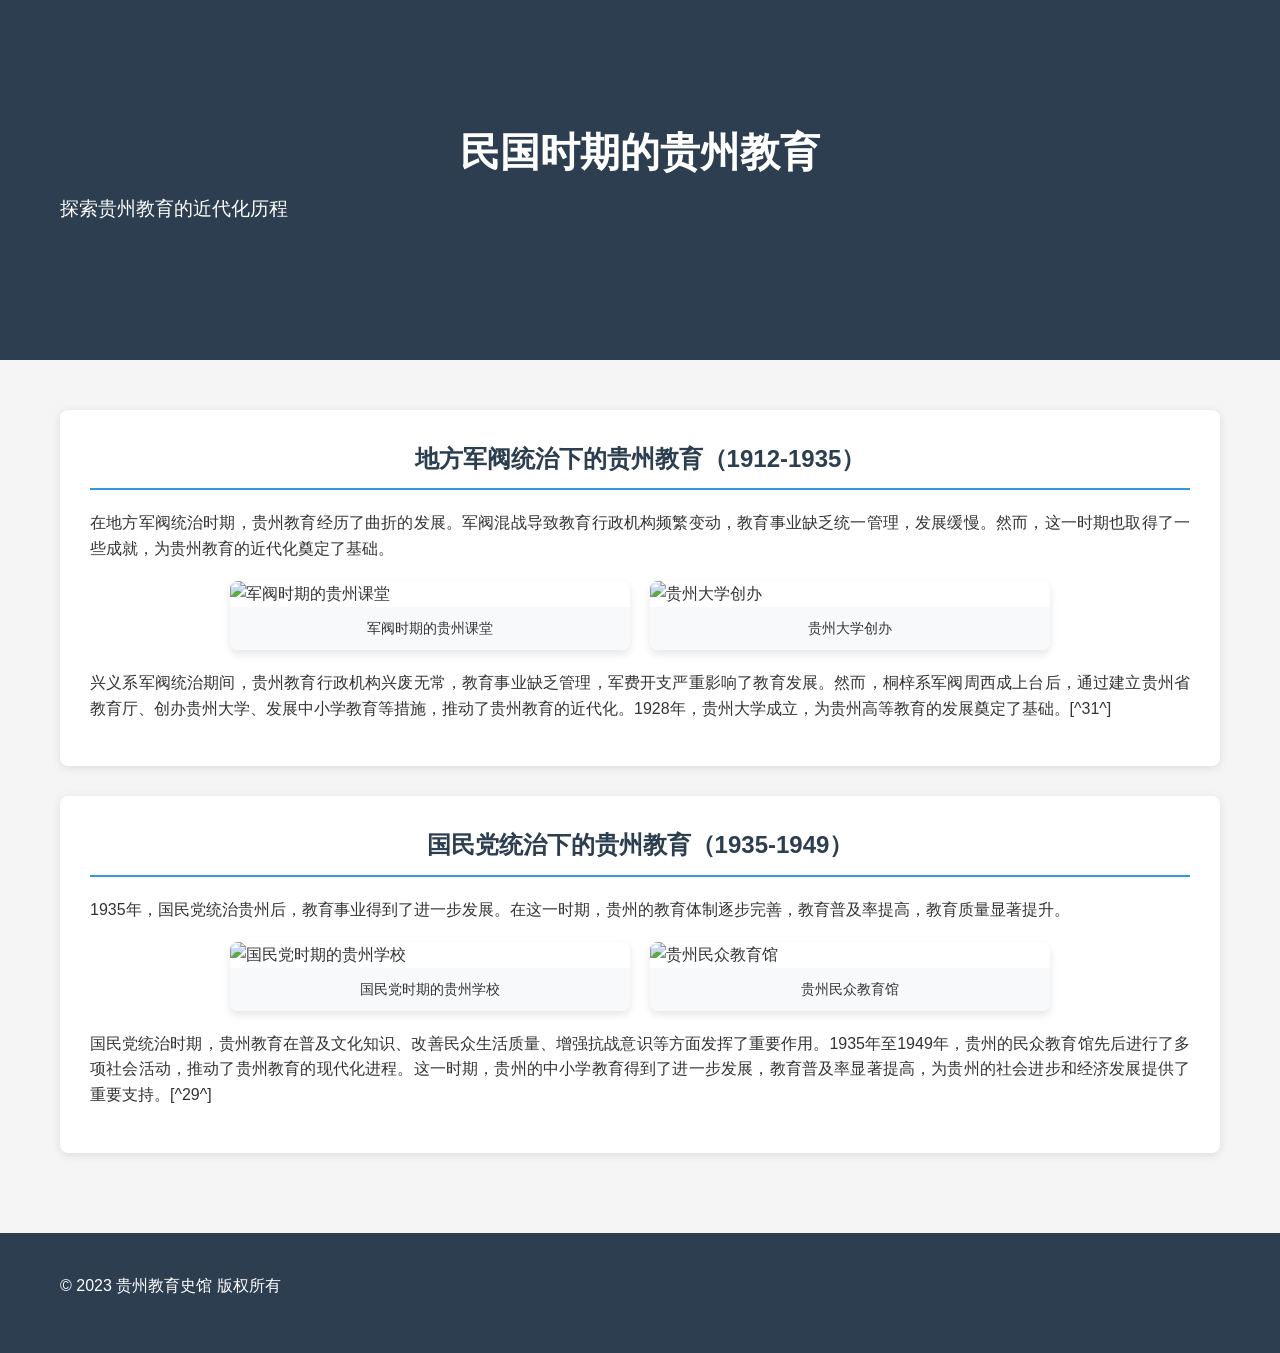
==== commit 1c5edd0d: "Update eg.html" ====
--- a/yemian/eg.html
+++ b/yemian/eg.html
@@ -3,205 +3,184 @@
 <head>
     <meta charset="UTF-8">
     <meta name="viewport" content="width=device-width, initial-scale=1.0">
-    <title>贵州教育史馆 - 民国教育对比</title>
+    <title>民国时期的贵州教育</title>
     <style>
-        :root {
-            --warlord-color: #8e44ad;
-            --kmt-color: #3498db;
-            --text-dark: #2c3e50;
-            --text-light: #ecf0f1;
-        }
-
         * {
             margin: 0;
             padding: 0;
             box-sizing: border-box;
-            font-family: "Microsoft YaHei", "SimHei", sans-serif;
+            font-family: "Microsoft YaHei", sans-serif;
         }
-
+        
         body {
-            background: #f8f9fa;
-            color: var(--text-dark);
+            background-color: #f5f5f5;
+            color: #333;
+            line-height: 1.6;
         }
-
-        /* 分屏容器 */
-        .split-container {
-            display: grid;
-            grid-template-columns: 1fr 1fr;
-            min-height: 100vh;
+        
+        .container {
+            max-width: 1200px;
+            margin: 0 auto;
+            padding: 20px;
+        }
+        
+        .hero {
+            background-color: #2c3e50;
+            color: white;
+            text-align: center;
+            padding: 100px 0;
+            margin-bottom: 30px;
             position: relative;
+            overflow: hidden;
         }
-
-        /* 军阀时期板块 */
-        .warlord-era {
-            background: linear-gradient(45deg, rgba(142, 68, 173, 0.95), rgba(108, 52, 131, 0.95)),
-                        url('https://example.com/warlord-bg.jpg') center/cover;
-            color: var(--text-light);
-            padding: 60px;
+        
+        .hero h1 {
+            font-size: 2.5rem;
+            margin-bottom: 10px;
+            opacity: 0;
+            transform: translateY(20px);
+            animation: fadeInUp 1s forwards;
+        }
+        
+        .hero p {
+            font-size: 1.2rem;
+            opacity: 0;
+            transform: translateY(20px);
+            animation: fadeInUp 1s 0.3s forwards;
+        }
+        
+        @keyframes fadeInUp {
+            to {
+                opacity: 1;
+                transform: translateY(0);
+            }
+        }
+        
+        .section {
+            background-color: white;
+            border-radius: 8px;
+            padding: 30px;
+            margin-bottom: 30px;
+            box-shadow: 0 2px 10px rgba(0, 0, 0, 0.1);
+        }
+        
+        h2 {
+            color: #2c3e50;
+            margin-bottom: 20px;
+            padding-bottom: 10px;
+            border-bottom: 2px solid #3498db;
+            text-align: center;
+        }
+        
+        p {
+            margin-bottom: 15px;
+            text-align: justify;
+            animation: fadeIn 1s forwards;
+        }
+        
+        @keyframes fadeIn {
+            from {
+                opacity: 0;
+            }
+            to {
+                opacity: 1;
+            }
+        }
+        
+        .image-gallery {
+            display: flex;
+            flex-wrap: wrap;
+            gap: 20px;
+            margin: 20px 0;
+            justify-content: center;
+        }
+        
+        .image-item {
+            flex: 1 1 300px;
+            max-width: 400px;
             position: relative;
-            transition: all 0.8s cubic-bezier(0.23, 1, 0.32, 1);
+            overflow: hidden;
+            border-radius: 8px;
+            box-shadow: 0 4px 8px rgba(0, 0, 0, 0.1);
         }
-
-        /* 国民党时期板块 */
-        .kmt-era {
-            background: linear-gradient(45deg, rgba(52, 152, 219, 0.95), rgba(41, 128, 185, 0.95)),
-                        url('https://example.com/kmt-bg.jpg') center/cover;
-            color: var(--text-light);
-            padding: 60px;
-            transition: all 0.8s cubic-bezier(0.23, 1, 0.32, 1);
+        
+        .image-item img {
+            width: 100%;
+            height: 250px;
+            object-fit: cover;
+            transition: transform 0.3s ease;
         }
-
-        /* 时间线装饰 */
-        .timeline-divider {
-            position: absolute;
-            left: 50%;
-            top: 0;
-            bottom: 0;
-            width: 4px;
-            background: linear-gradient(to bottom, var(--warlord-color), var(--kmt-color));
-            transform: translateX(-50%);
-            z-index: 2;
+        
+        .image-item:hover img {
+            transform: scale(1.05);
         }
-
-        /* 内容卡片 */
-        .era-card {
-            background: rgba(255, 255, 255, 0.1);
-            backdrop-filter: blur(10px);
-            border-radius: 15px;
-            padding: 30px;
-            margin: 30px 0;
-            box-shadow: 0 10px 30px rgba(0,0,0,0.2);
-            transition: transform 0.5s;
+        
+        .image-caption {
+            padding: 10px;
+            background-color: #f8f9fa;
+            text-align: center;
+            font-size: 0.9rem;
         }
-
-        .era-card:hover {
-            transform: translateY(-10px);
-        }
-
-        .card-header {
-            margin-bottom: 20px;
-            border-left: 4px solid;
-            padding-left: 20px;
-        }
-
-        .warlord-era .card-header {
-            border-color: var(--warlord-color);
-        }
-
-        .kmt-era .card-header {
-            border-color: var(--kmt-color);
-        }
-
-        /* 时间标记 */
-        .time-marker {
-            position: absolute;
-            width: 50px;
-            height: 50px;
-            background: white;
-            border-radius: 50%;
-            display: flex;
-            align-items: center;
-            justify-content: center;
-            font-weight: bold;
-            box-shadow: 0 5px 15px rgba(0,0,0,0.2);
-        }
-
-        /* 响应式设计 */
-        @media (max-width: 768px) {
-            .split-container {
-                grid-template-columns: 1fr;
-            }
-
-            .timeline-divider {
-                display: none;
-            }
+        
+        footer {
+            text-align: center;
+            padding: 20px;
+            background-color: #2c3e50;
+            color: white;
+            margin-top: 30px;
         }
     </style>
 </head>
 <body>
-    <div class="split-container">
-        <div class="timeline-divider"></div>
-
-        <!-- 军阀时期 -->
-        <section class="warlord-era">
-            <div class="time-marker" style="top: 20%; left: -25px">1912</div>
-            <div class="era-card">
-                <div class="card-header">
-                    <h2>军阀统治时期</h2>
-                    <p>1912-1935 · 动荡中的教育萌芽</p>
+    <div class="hero">
+        <div class="container">
+            <h1>民国时期的贵州教育</h1>
+            <p>探索贵州教育的近代化历程</p>
+        </div>
+    </div>
+    
+    <div class="container">
+        <section class="section">
+            <h2>地方军阀统治下的贵州教育（1912-1935）</h2>
+            <p>在地方军阀统治时期，贵州教育经历了曲折的发展。军阀混战导致教育行政机构频繁变动，教育事业缺乏统一管理，发展缓慢。然而，这一时期也取得了一些成就，为贵州教育的近代化奠定了基础。</p>
+            
+            <div class="image-gallery">
+                <div class="image-item">
+                    <img src="https://via.placeholder.com/400x250?text=军阀时期的贵州课堂" alt="军阀时期的贵州课堂">
+                    <div class="image-caption">军阀时期的贵州课堂</div>
                 </div>
-                <div class="card-content">
-                    <img src="https://example.com/warlord-school.jpg" alt="军阀时期学校" class="card-image">
-                    <ul class="era-features">
-                        <li>🔸 教育经费严重不足</li>
-                        <li>🔸 新式学校与传统私塾并存</li>
-                        <li>🔸 周西成主政时期短暂发展</li>
-                    </ul>
+                <div class="image-item">
+                    <img src="https://via.placeholder.com/400x250?text=贵州大学创办" alt="贵州大学创办">
+                    <div class="image-caption">贵州大学创办</div>
                 </div>
             </div>
-
-            <div class="time-marker" style="top: 50%; left: -25px">1927</div>
-            <div class="era-card">
-                <h3>重要事件</h3>
-                <p>1927年周西成创办贵州大学，成为贵州近代高等教育的重要尝试...</p>
-            </div>
+            
+            <p>兴义系军阀统治期间，贵州教育行政机构兴废无常，教育事业缺乏管理，军费开支严重影响了教育发展。然而，桐梓系军阀周西成上台后，通过建立贵州省教育厅、创办贵州大学、发展中小学教育等措施，推动了贵州教育的近代化。1928年，贵州大学成立，为贵州高等教育的发展奠定了基础。[^31^]</p>
         </section>
-
-        <!-- 国民党时期 -->
-        <section class="kmt-era">
-            <div class="time-marker" style="top: 30%; right: -25px">1935</div>
-            <div class="era-card">
-                <div class="card-header">
-                    <h2>国民党统治时期</h2>
-                    <p>1935-1949 · 体系化教育建设</p>
+        
+        <section class="section">
+            <h2>国民党统治下的贵州教育（1935-1949）</h2>
+            <p>1935年，国民党统治贵州后，教育事业得到了进一步发展。在这一时期，贵州的教育体制逐步完善，教育普及率提高，教育质量显著提升。</p>
+            
+            <div class="image-gallery">
+                <div class="image-item">
+                    <img src="https://via.placeholder.com/400x250?text=国民党时期的贵州学校" alt="国民党时期的贵州学校">
+                    <div class="image-caption">国民党时期的贵州学校</div>
                 </div>
-                <div class="card-content">
-                    <img src="https://example.com/kmt-school.jpg" alt="国民党时期学校" class="card-image">
-                    <ul class="era-features">
-                        <li>🔹 建立完整教育行政体系</li>
-                        <li>🔹 抗战时期高校内迁热潮</li>
-                        <li>🔹 国立贵州大学成立</li>
-                    </ul>
+                <div class="image-item">
+                    <img src="https://via.placeholder.com/400x250?text=贵州民众教育馆" alt="贵州民众教育馆">
+                    <div class="image-caption">贵州民众教育馆</div>
                 </div>
             </div>
-
-            <div class="time-marker" style="top: 70%; right: -25px">1941</div>
-            <div class="era-card">
-                <h3>教育里程碑</h3>
-                <p>1941年国立贵州大学成立，设文理、法商、农工三学院...</p>
-            </div>
+            
+            <p>国民党统治时期，贵州教育在普及文化知识、改善民众生活质量、增强抗战意识等方面发挥了重要作用。1935年至1949年，贵州的民众教育馆先后进行了多项社会活动，推动了贵州教育的现代化进程。这一时期，贵州的中小学教育得到了进一步发展，教育普及率显著提高，为贵州的社会进步和经济发展提供了重要支持。[^29^]</p>
         </section>
     </div>
-
-    <script>
-        // 视差滚动效果
-        window.addEventListener('scroll', () => {
-            const warlord = document.querySelector('.warlord-era');
-            const kmt = document.querySelector('.kmt-era');
-            const scrolled = window.pageYOffset;
-
-            warlord.style.transform = `translateY(${scrolled * 0.2}px)`;
-            kmt.style.transform = `translateY(${scrolled * -0.2}px)`;
-        });
-
-        // 卡片交互动画
-        document.querySelectorAll('.era-card').forEach(card => {
-            card.addEventListener('mousemove', (e) => {
-                const rect = card.getBoundingClientRect();
-                const x = e.clientX - rect.left;
-                const y = e.clientY - rect.top;
-                
-                card.style.transform = `
-                    perspective(1000px)
-                    rotateX(${(y - rect.height/2) / 15}deg)
-                    rotateY(${-(x - rect.width/2) / 15}deg)
-                `;
-            });
-
-            card.addEventListener('mouseleave', () => {
-                card.style.transform = 'perspective(1000px) rotateX(0) rotateY(0)';
-            });
-        });
-    </script>
+    
+    <footer>
+        <div class="container">
+            <p>© 2023 贵州教育史馆 版权所有</p>
+        </div>
+    </footer>
 </body>
 </html>
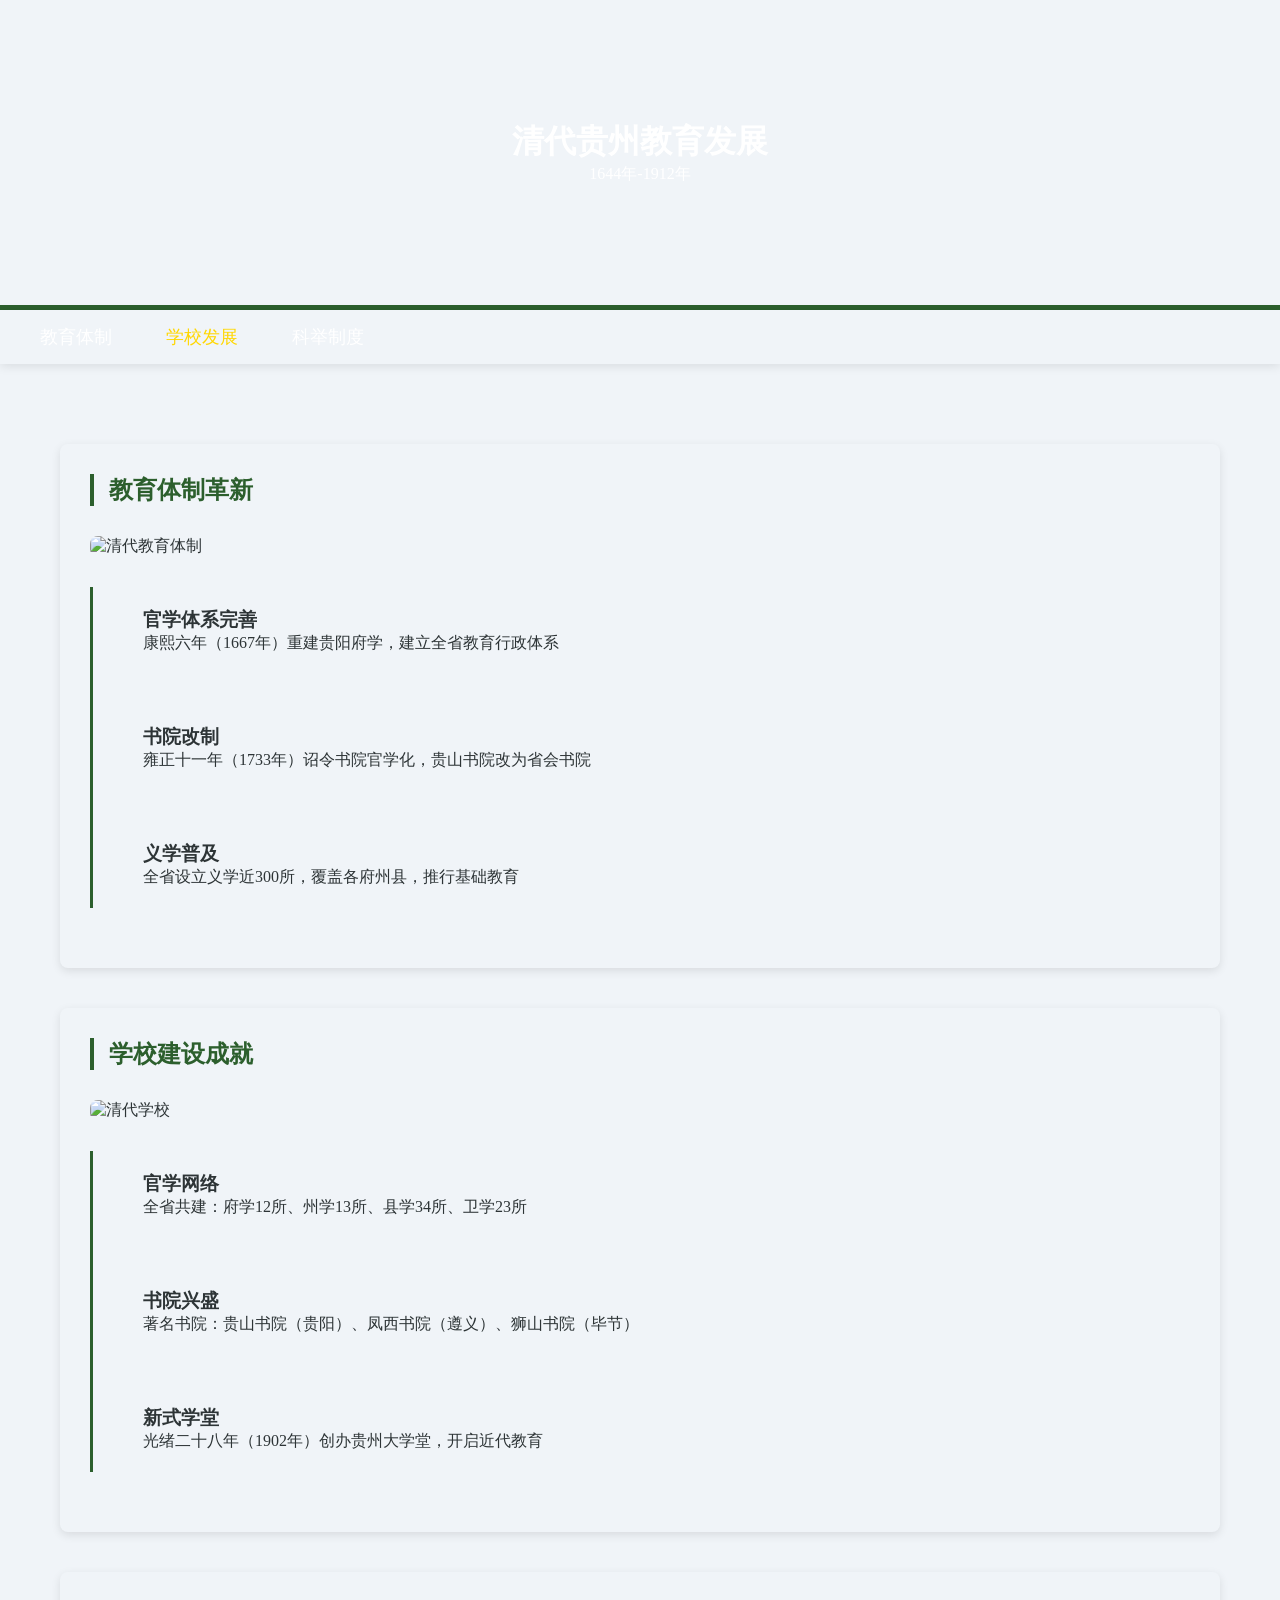
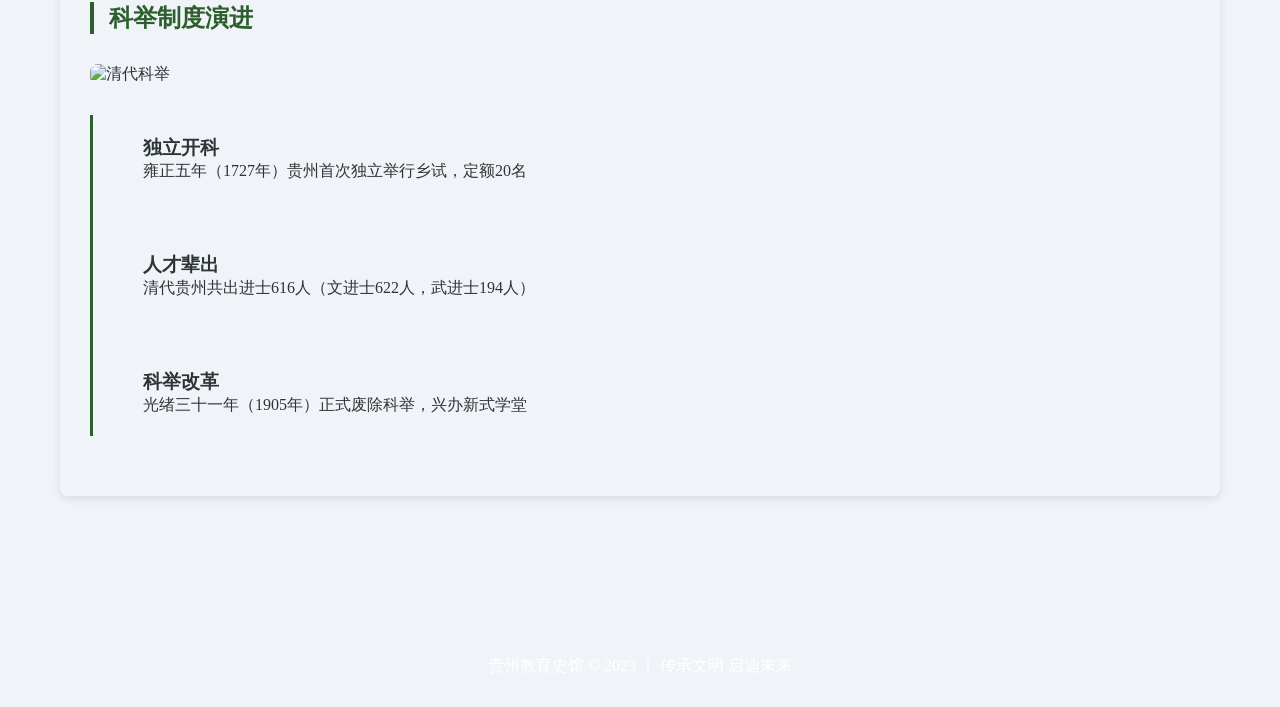
==== commit 66e26c3f: "Update eg.html" ====
--- a/yemian/eg.html
+++ b/yemian/eg.html
@@ -2,185 +2,264 @@
 <html lang="zh-CN">
 <head>
     <meta charset="UTF-8">
-    <meta name="viewport" content="width=device-width, initial-scale=1.0">
-    <title>民国时期的贵州教育</title>
+    <title>清代贵州教育发展</title>
     <style>
         * {
             margin: 0;
             padding: 0;
             box-sizing: border-box;
-            font-family: "Microsoft YaHei", sans-serif;
-        }
-        
+            font-family: '宋体', serif;
+        }
+
         body {
-            background-color: #f5f5f5;
-            color: #333;
-            line-height: 1.6;
-        }
-        
+            background-color: #f0f4f8;
+            color: #2d3436;
+        }
+
+        .header {
+          
+            background-size: cover;
+            color: #fff;
+            padding: 120px 0;
+            text-align: center;
+            border-bottom: 5px solid #2c5f2d;
+        }
+
+        .nav {
+            
+            padding: 15px;
+            position: sticky;
+            top: 0;
+            box-shadow: 0 2px 10px rgba(0,0,0,0.1);
+        }
+
+        .nav a {
+            color: #fff;
+            text-decoration: none;
+            margin: 0 25px;
+            font-size: 18px;
+            transition: all 0.3s;
+        }
+
         .container {
             max-width: 1200px;
             margin: 0 auto;
+            padding: 40px 20px;
+        }
+
+        .section {
+           
+            padding: 30px;
+            margin: 40px 0;
+            border-radius: 8px;
+            box-shadow: 0 3px 10px rgba(0,0,0,0.1);
+        }
+
+        .section h2 {
+            color: #2c5f2d;
+            border-left: 4px solid #2c5f2d;
+            padding-left: 15px;
+            margin-bottom: 25px;
+        }
+
+        .timeline {
+            border-left: 3px solid #2c5f2d;
+            padding-left: 30px;
+            margin: 30px 0;
+        }
+
+        .timeline-item {
+         
             padding: 20px;
-        }
-        
-        .hero {
-            background-color: #2c3e50;
-            color: white;
+            margin-bottom: 30px;
+            border-radius: 6px;
+            position: relative;
+        }
+
+        .timeline-item::before {
+            content: '';
+            position: absolute;
+            left: -37px;
+            top: 20px;
+            width: 12px;
+            height: 12px;
+           
+            border-radius: 50%;
+        }
+
+        .image-gallery {
+            display: grid;
+            grid-template-columns: repeat(auto-fit, minmax(280px, 1fr));
+            gap: 20px;
+            margin: 30px 0;
+        }
+
+        .gallery-item {
+            border-radius: 8px;
+            overflow: hidden;
+            transition: transform 0.3s;
+        }
+
+        .gallery-item:hover {
+            transform: translateY(-5px);
+        }
+
+        .gallery-item img {
+            width: 100%;
+            height: 200px;
+            object-fit: cover;
+        }
+
+        footer {
+            
+            color: #fff;
             text-align: center;
-            padding: 100px 0;
-            margin-bottom: 30px;
-            position: relative;
-            overflow: hidden;
-        }
-        
-        .hero h1 {
-            font-size: 2.5rem;
-            margin-bottom: 10px;
-            opacity: 0;
-            transform: translateY(20px);
-            animation: fadeInUp 1s forwards;
-        }
-        
-        .hero p {
-            font-size: 1.2rem;
-            opacity: 0;
-            transform: translateY(20px);
-            animation: fadeInUp 1s 0.3s forwards;
-        }
-        
-        @keyframes fadeInUp {
-            to {
-                opacity: 1;
-                transform: translateY(0);
+            padding: 30px;
+            margin-top: 50px;
+        }
+
+        @media (max-width: 768px) {
+            .nav {
+                text-align: center;
             }
-        }
-        
-        .section {
-            background-color: white;
-            border-radius: 8px;
-            padding: 30px;
-            margin-bottom: 30px;
-            box-shadow: 0 2px 10px rgba(0, 0, 0, 0.1);
-        }
-        
-        h2 {
-            color: #2c3e50;
-            margin-bottom: 20px;
-            padding-bottom: 10px;
-            border-bottom: 2px solid #3498db;
-            text-align: center;
-        }
-        
-        p {
-            margin-bottom: 15px;
-            text-align: justify;
-            animation: fadeIn 1s forwards;
-        }
-        
-        @keyframes fadeIn {
-            from {
-                opacity: 0;
+            .nav a {
+                display: block;
+                margin: 10px 0;
             }
-            to {
-                opacity: 1;
-            }
-        }
-        
-        .image-gallery {
-            display: flex;
-            flex-wrap: wrap;
-            gap: 20px;
-            margin: 20px 0;
-            justify-content: center;
-        }
-        
-        .image-item {
-            flex: 1 1 300px;
-            max-width: 400px;
-            position: relative;
-            overflow: hidden;
-            border-radius: 8px;
-            box-shadow: 0 4px 8px rgba(0, 0, 0, 0.1);
-        }
-        
-        .image-item img {
-            width: 100%;
-            height: 250px;
-            object-fit: cover;
-            transition: transform 0.3s ease;
-        }
-        
-        .image-item:hover img {
-            transform: scale(1.05);
-        }
-        
-        .image-caption {
-            padding: 10px;
-            background-color: #f8f9fa;
-            text-align: center;
-            font-size: 0.9rem;
-        }
-        
-        footer {
-            text-align: center;
-            padding: 20px;
-            background-color: #2c3e50;
-            color: white;
-            margin-top: 30px;
         }
     </style>
 </head>
 <body>
-    <div class="hero">
-        <div class="container">
-            <h1>民国时期的贵州教育</h1>
-            <p>探索贵州教育的近代化历程</p>
-        </div>
-    </div>
-    
+    <header class="header">
+        <h1>清代贵州教育发展</h1>
+        <p>1644年-1912年</p>
+    </header>
+
+    <nav class="nav">
+        <a href="#system">教育体制</a>
+        <a href="#school">学校发展</a>
+        <a href="#exam">科举制度</a>
+    </nav>
+
     <div class="container">
-        <section class="section">
-            <h2>地方军阀统治下的贵州教育（1912-1935）</h2>
-            <p>在地方军阀统治时期，贵州教育经历了曲折的发展。军阀混战导致教育行政机构频繁变动，教育事业缺乏统一管理，发展缓慢。然而，这一时期也取得了一些成就，为贵州教育的近代化奠定了基础。</p>
-            
+        <!-- 教育体制 -->
+        <section id="system" class="section">
+            <h2>教育体制革新</h2>
             <div class="image-gallery">
-                <div class="image-item">
-                    <img src="https://via.placeholder.com/400x250?text=军阀时期的贵州课堂" alt="军阀时期的贵州课堂">
-                    <div class="image-caption">军阀时期的贵州课堂</div>
-                </div>
-                <div class="image-item">
-                    <img src="https://via.placeholder.com/400x250?text=贵州大学创办" alt="贵州大学创办">
-                    <div class="image-caption">贵州大学创办</div>
-                </div>
-            </div>
-            
-            <p>兴义系军阀统治期间，贵州教育行政机构兴废无常，教育事业缺乏管理，军费开支严重影响了教育发展。然而，桐梓系军阀周西成上台后，通过建立贵州省教育厅、创办贵州大学、发展中小学教育等措施，推动了贵州教育的近代化。1928年，贵州大学成立，为贵州高等教育的发展奠定了基础。[^31^]</p>
+                <div class="gallery-item">
+                    <img src="qing-system.jpg" alt="清代教育体制">
+                </div>
+            </div>
+            <div class="timeline">
+                <div class="timeline-item">
+                    <h3>官学体系完善</h3>
+                    <p>康熙六年（1667年）重建贵阳府学，建立全省教育行政体系</p>
+                </div>
+                <div class="timeline-item">
+                    <h3>书院改制</h3>
+                    <p>雍正十一年（1733年）诏令书院官学化，贵山书院改为省会书院</p>
+                </div>
+                <div class="timeline-item">
+                    <h3>义学普及</h3>
+                    <p>全省设立义学近300所，覆盖各府州县，推行基础教育</p>
+                </div>
+            </div>
         </section>
-        
-        <section class="section">
-            <h2>国民党统治下的贵州教育（1935-1949）</h2>
-            <p>1935年，国民党统治贵州后，教育事业得到了进一步发展。在这一时期，贵州的教育体制逐步完善，教育普及率提高，教育质量显著提升。</p>
-            
+
+        <!-- 学校发展 -->
+        <section id="school" class="section">
+            <h2>学校建设成就</h2>
             <div class="image-gallery">
-                <div class="image-item">
-                    <img src="https://via.placeholder.com/400x250?text=国民党时期的贵州学校" alt="国民党时期的贵州学校">
-                    <div class="image-caption">国民党时期的贵州学校</div>
-                </div>
-                <div class="image-item">
-                    <img src="https://via.placeholder.com/400x250?text=贵州民众教育馆" alt="贵州民众教育馆">
-                    <div class="image-caption">贵州民众教育馆</div>
-                </div>
-            </div>
-            
-            <p>国民党统治时期，贵州教育在普及文化知识、改善民众生活质量、增强抗战意识等方面发挥了重要作用。1935年至1949年，贵州的民众教育馆先后进行了多项社会活动，推动了贵州教育的现代化进程。这一时期，贵州的中小学教育得到了进一步发展，教育普及率显著提高，为贵州的社会进步和经济发展提供了重要支持。[^29^]</p>
+                <div class="gallery-item">
+                    <img src="qing-school.jpg" alt="清代学校">
+                </div>
+            </div>
+            <div class="timeline">
+                <div class="timeline-item">
+                    <h3>官学网络</h3>
+                    <p>全省共建：府学12所、州学13所、县学34所、卫学23所</p>
+                </div>
+                <div class="timeline-item">
+                    <h3>书院兴盛</h3>
+                    <p>著名书院：贵山书院（贵阳）、凤西书院（遵义）、狮山书院（毕节）</p>
+                </div>
+                <div class="timeline-item">
+                    <h3>新式学堂</h3>
+                    <p>光绪二十八年（1902年）创办贵州大学堂，开启近代教育</p>
+                </div>
+            </div>
+        </section>
+
+        <!-- 科举制度 -->
+        <section id="exam" class="section">
+            <h2>科举制度演进</h2>
+            <div class="image-gallery">
+                <div class="gallery-item">
+                    <img src="qing-exam.jpg" alt="清代科举">
+                </div>
+            </div>
+            <div class="timeline">
+                <div class="timeline-item">
+                    <h3>独立开科</h3>
+                    <p>雍正五年（1727年）贵州首次独立举行乡试，定额20名</p>
+                </div>
+                <div class="timeline-item">
+                    <h3>人才辈出</h3>
+                    <p>清代贵州共出进士616人（文进士622人，武进士194人）</p>
+                </div>
+                <div class="timeline-item">
+                    <h3>科举改革</h3>
+                    <p>光绪三十一年（1905年）正式废除科举，兴办新式学堂</p>
+                </div>
+            </div>
         </section>
     </div>
-    
+
     <footer>
-        <div class="container">
-            <p>© 2023 贵州教育史馆 版权所有</p>
-        </div>
+        <p>贵州教育史馆 © 2023 ｜ 传承文明 启迪未来</p>
     </footer>
+
+    <script>
+        // 平滑滚动
+        document.querySelectorAll('a[href^="#"]').forEach(anchor => {
+            anchor.addEventListener('click', function(e) {
+                e.preventDefault();
+                document.querySelector(this.getAttribute('href')).scrollIntoView({
+                    behavior: 'smooth'
+                });
+            });
+        });
+
+        // 图片轮播
+        const galleries = document.querySelectorAll('.image-gallery');
+        const images = [
+            ['qing-system.jpg', 'qing-school.jpg', 'qing-exam.jpg'],
+            ['qing-school2.jpg', 'qing-system2.jpg', 'qing-exam2.jpg']
+        ];
+
+        let currentIndex = 0;
+        setInterval(() => {
+            galleries.forEach((gallery, index) => {
+                gallery.querySelector('img').src = images[index][currentIndex % 3];
+            });
+            currentIndex++;
+        }, 6000);
+
+        // 导航高亮
+        window.addEventListener('scroll', () => {
+            const sections = document.querySelectorAll('.section');
+            const navLinks = document.querySelectorAll('.nav a');
+            
+            sections.forEach(section => {
+                const rect = section.getBoundingClientRect();
+                if (rect.top <= 150 && rect.bottom >= 150) {
+                    const id = section.getAttribute('id');
+                    navLinks.forEach(link => {
+                        link.style.color = link.hash === `#${id}` ? '#ffd700' : '#fff';
+                    });
+                }
+            });
+        });
+    </script>
 </body>
 </html>
